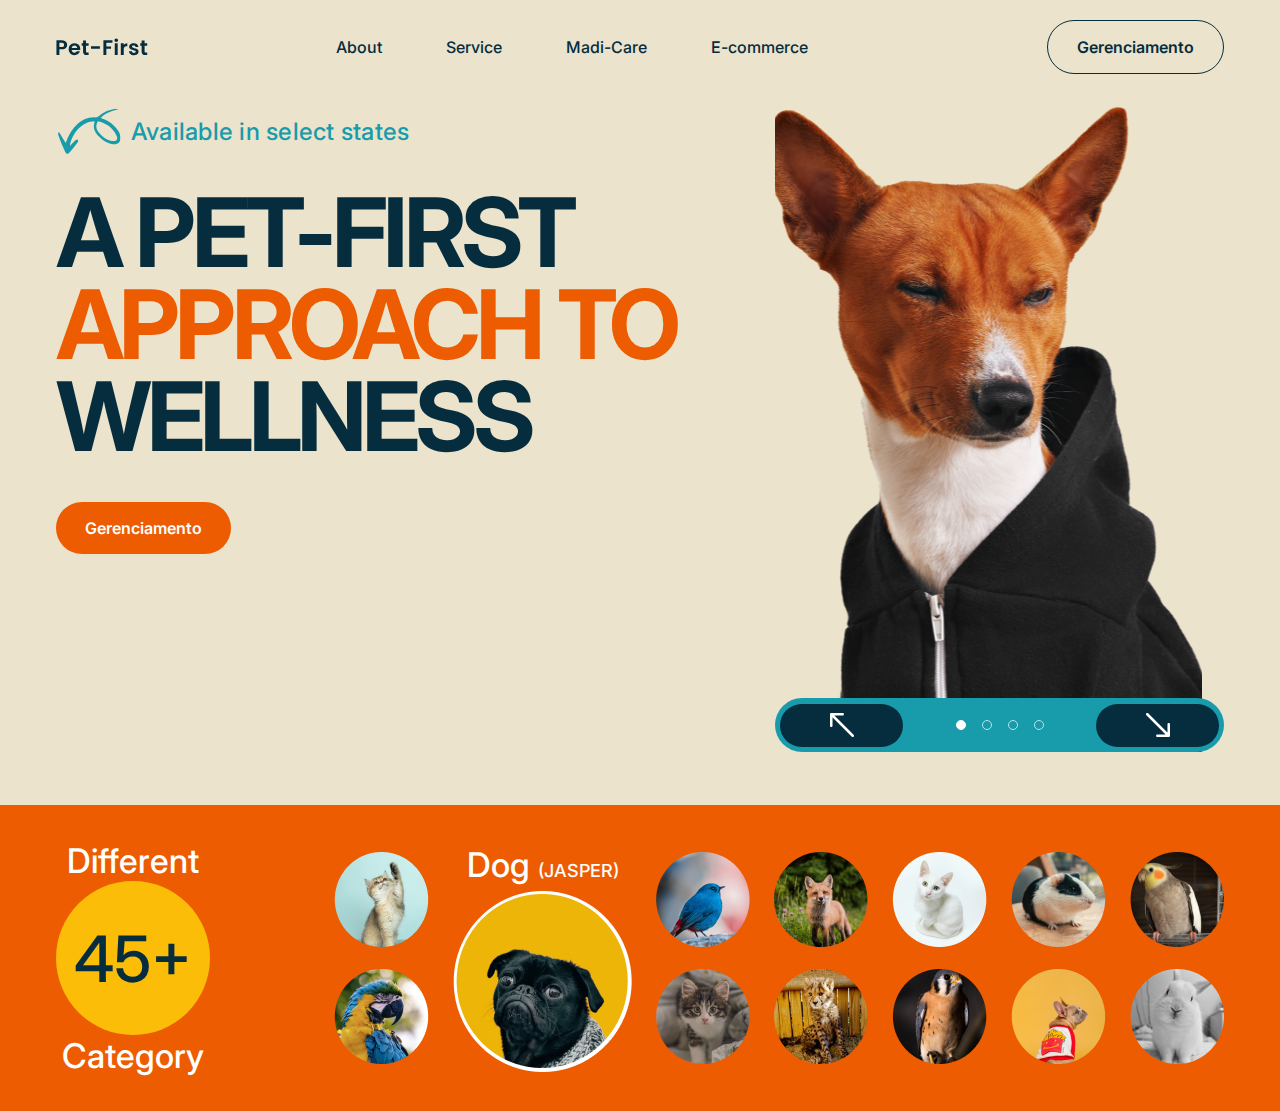
==== index.html @ 6f11032c "Construção da Section Category" ====
<!DOCTYPE html>
<html lang="pt-br">
  <head>
    <link rel="preconnect" href="https://fonts.googleapis.com" />
    <link rel="preconnect" href="https://fonts.gstatic.com" crossorigin />
    <link
      href="https://fonts.googleapis.com/css2?family=Inter:wght@500;600;700&family=Poppins:wght@500;600;700&display=swap"
      rel="stylesheet"
    />
    <link
      rel="stylesheet"
      href="https://cdn.jsdelivr.net/npm/swiper@11/swiper-bundle.min.css"
    />
    <meta charset="UTF-8" />
    <meta name="viewport" content="width=device-width, initial-scale=1.0" />
    <title>Pet-First</title>
    <link rel="stylesheet" href="css/main.min.css" />
  </head>
  <body>
    <header>
      <div class="container">
        <a href="#">
          <img src="./img/Logo.svg" alt="Logo Pet-First" />
        </a>
        <div class="right">
          <nav>
            <a href="#">About</a>
            <a href="#">Service</a>
            <a href="#">Madi-Care</a>
            <a href="#">E-commerce</a>
          </nav>
          <a href="#" class="btn">Gerenciamento</a>
        </div>
      </div>
    </header>
    <section class="s-hero">
      <div class="container">
        <div class="pet-first">
          <div class="top-first">
            <img src="img/seta_s-hero.svg" alt="Seta decorativa" />
            <p>Available in select states</p>
          </div>
          <div class="text-first">
            <h1>
              A pet-first <span class="laranja">approach to</span> wellness
            </h1>
            <a href="#" class="btn">Gerenciamento</a>
          </div>
        </div>
        <div class="carrossel-dog">
          <div class="swiper mySwiper">
            <div class="swiper-wrapper">
              <div class="swiper-slide">
                <img src="/img/1dog_carrossel.png" alt="Cachorro" />
              </div>
              <div class="swiper-slide">
                <img src="/img/2dog_carrossel.png" alt="Gato" />
              </div>
              <div class="swiper-slide">
                <img src="/img/3dog_carrossel.png" alt="Ratinho" />
              </div>
              <div class="swiper-slide">
                <img src="/img/4dog_carrossel.png" alt="Cachorro" />
              </div>
            </div>
            <div class="controles">
              <div class="custom-prev">
                <svg
                  width="19"
                  height="19"
                  viewBox="0 0 19 19"
                  fill="none"
                  xmlns="http://www.w3.org/2000/svg"
                >
                  <path
                    d="M17.2929 18.7071C17.6834 19.0976 18.3166 19.0976 18.7071 18.7071C19.0976 18.3166 19.0976 17.6834 18.7071 17.2929L17.2929 18.7071ZM0.999999 2.28487e-06C0.447715 2.33143e-06 -6.27666e-07 0.447718 -5.81112e-07 1L1.77531e-07 10C2.24085e-07 10.5523 0.447716 11 1 11C1.55228 11 2 10.5523 2 10L2 2L10 2C10.5523 2 11 1.55229 11 1C11 0.447717 10.5523 1.47968e-06 10 1.52623e-06L0.999999 2.28487e-06ZM18.7071 17.2929L1.70711 0.292895L0.292893 1.70711L17.2929 18.7071L18.7071 17.2929Z"
                    fill="white"
                  />
                </svg>
              </div>
              <div class="swiper-pagination"></div>
              <div class="custom-next">
                <svg
                  width="19"
                  height="19"
                  viewBox="0 0 19 19"
                  fill="none"
                  xmlns="http://www.w3.org/2000/svg"
                >
                  <path
                    d="M1.70711 0.292893C1.31658 -0.097631 0.683418 -0.0976311 0.292893 0.292893C-0.097631 0.683417 -0.0976311 1.31658 0.292893 1.70711L1.70711 0.292893ZM18 19C18.5523 19 19 18.5523 19 18L19 9C19 8.44772 18.5523 8 18 8C17.4477 8 17 8.44772 17 9L17 17L9 17C8.44771 17 8 17.4477 8 18C8 18.5523 8.44771 19 9 19L18 19ZM0.292893 1.70711L17.2929 18.7071L18.7071 17.2929L1.70711 0.292893L0.292893 1.70711Z"
                    fill="white"
                  />
                </svg>
              </div>
            </div>
          </div>
        </div>
      </div>
    </section>
    <section class="s-category">
      <div class="container">
        <div class="differences">
          <p>Different</p>
          <div class="quantidade">
            <p>45+</p>
          </div>
          <p>Category</p>
        </div>
        <div class="img-category">
          <div class="category">
            <img src="/img/1category_img.png" alt="Foto de um animal" />
            <img src="/img/2category_img.png" alt="Foto de um animal" />
          </div>
          <div class="jasper">
            <p>Dog <span class="jasperp">(JASPER)</span></p>
            <img src="/img/jasper_img.png" alt="Imagem do Jasper" />
          </div>
          <div class="category">
            <img src="/img/3category_img.png" alt="Foto de um animal" />
            <img src="/img/4category_img.png" alt="Foto de um animal" />
          </div>
          <div class="category">
            <img src="/img/5category_img.png" alt="Foto de um animal" />
            <img src="/img/6category_img.png" alt="Foto de um animal" />
          </div>
          <div class="category">
            <img src="/img/7category_img.png" alt="Foto de um animal" />
            <img src="/img/8category_img.png" alt="Foto de um animal" />
          </div>
          <div class="category">
            <img src="/img/9category_img.png" alt="Foto de um animal" />
            <img src="/img/10category_img.png" alt="Foto de um animal" />
          </div>
          <div class="category">
            <img src="/img/11category_img.png" alt="Foto de um animal" />
            <img src="/img/12category_img.png" alt="Foto de um animal" />
          </div>
        </div>
      </div>
    </section>
    <!-- Swiper JS -->
    <script src="https://cdn.jsdelivr.net/npm/swiper@11/swiper-bundle.min.js"></script>
    <!-- Initialize Swiper -->
    <script>
      var swiper = new Swiper(".mySwiper", {
        cssMode: true,
        navigation: {
          nextEl: ".custom-next",
          prevEl: ".custom-prev",
        },
        pagination: {
          el: ".swiper-pagination",
        },
        mousewheel: true,
        keyboard: true,
      });
    </script>
  </body>
</html>
---- css/main.min.css ----
*{margin:0;padding:0;box-sizing:border-box;-webkit-font-smoothing:antialiased}img{max-width:100%;display:block}button{cursor:pointer;background-color:rgba(0,0,0,0);border:none}ul{list-style:none}a{text-decoration:none;display:inline-block}.container{width:100%;max-width:1216px;margin:0 auto;padding:0 1.5rem}header{width:100%;position:absolute;left:0;top:20px;z-index:3}header .container{display:flex;justify-content:space-between;align-items:center}header .right{flex:1;max-width:888px;display:flex;align-items:center;justify-content:space-between}header .right nav{display:flex;gap:4rem}header .right nav a{transition:all .3s ease;color:#062d3e;font-family:Inter;font-size:16px;font-style:normal;font-weight:500;line-height:normal}header .right nav a:hover{color:#fff;position:relative;z-index:3}header .right nav a:hover::after{content:"";position:absolute;top:70%;left:50%;transform:translate(-50%, -50%);width:141px;height:41px;background:url("/img/img_hover_navbar.svg") no-repeat center center;background-size:cover;z-index:-1}header .right .btn{transition:all .3s ease;padding:1rem 1.8rem;border-radius:122px;border:1px solid #062d3e;color:#062d3e;font-family:Inter;font-size:16px;font-style:normal;font-weight:600;line-height:normal}header .right .btn:hover{background-color:#fff;color:#062d3e;border:1px solid #fff}.s-hero{height:805px;padding-top:105px;background-color:#ebe3cc}.s-hero .container{display:flex;flex-direction:row}.s-hero .pet-first{display:flex;gap:28px;flex-direction:column;width:788px}.s-hero .pet-first .top-first{display:flex;gap:8px;align-items:center}.s-hero .pet-first .top-first p{color:#189cab;font-family:Inter;font-size:24px;font-style:normal;font-weight:500;line-height:38px;letter-spacing:.24px}.s-hero .pet-first .text-first{position:relative;display:flex;gap:40px;flex-direction:column;align-items:flex-start}.s-hero .pet-first .text-first h1{color:#062d3e;font-family:Inter;font-size:96px;font-style:normal;font-weight:700;line-height:92px;letter-spacing:-4.8px;text-transform:uppercase}.s-hero .pet-first .text-first h1 .laranja{color:#ed5c01}.s-hero .pet-first .text-first .btn{transition:all .3s ease;padding:1rem 1.8rem;border-radius:122px;background-color:#ed5c01;color:#fff;font-family:Inter;font-size:16px;font-style:normal;font-weight:600;line-height:normal}.s-hero .pet-first .text-first .btn:hover{background-color:#fff;color:#ed5c01}.s-hero .carrossel-dog{width:449px;height:647px}.s-hero .carrossel-dog .swiper .mySwiper{position:relative}.s-hero .carrossel-dog .controles{padding:5px;z-index:10;background-color:#189cab;width:449px;height:54px;border-radius:230px;position:absolute;bottom:0;left:0;display:flex;justify-content:space-between;align-items:center}.s-hero .carrossel-dog .controles .custom-next,.s-hero .carrossel-dog .controles .custom-prev{z-index:10;display:flex;justify-content:center;align-items:center;background-color:#062d3e;color:#000;width:123px;height:43px;border-radius:500px;cursor:pointer}.s-hero .carrossel-dog .controles .custom-next svg,.s-hero .carrossel-dog .controles .custom-prev svg{margin-bottom:1px;width:24px;height:24px}.s-hero .carrossel-dog .controles .swiper-pagination{z-index:8;display:flex;justify-content:center;align-items:center;gap:8px}.s-hero .carrossel-dog .controles .swiper-pagination-bullet{width:10px;height:10px;background:#189cab;border:1px solid #fff;border-radius:50%;opacity:.7}.s-hero .carrossel-dog .controles .swiper-pagination-bullet-active{background:#fff;opacity:1}.s-hero .carrossel-dog .controles .swiper-pagination-bullets.swiper-pagination-horizontal{bottom:auto}.s-category{background-color:#ed5c01;height:306px}.s-category p{color:#fff;text-align:center;font-family:Inter;font-size:34px;font-style:normal;font-weight:500}.s-category .container{height:306px;position:relative;display:flex;justify-content:space-between;align-items:center;gap:24px}.s-category .differences{display:flex;justify-content:center;align-items:center;flex-direction:column}.s-category .differences .quantidade{background-color:#fbbd08;width:154px;height:154px;border-radius:500px;display:flex;justify-content:center;align-items:center}.s-category .differences .quantidade p{font-size:64px;color:#062d3e}.s-category .img-category{display:flex;justify-content:center;align-items:center;gap:24px}.s-category .img-category .category{display:flex;justify-content:center;align-items:center;flex-direction:column;gap:22px}.s-category .img-category .jasper{display:flex;justify-content:center;align-items:center;flex-direction:column;gap:6px}.s-category .img-category .jasper .jasperp{font-size:18px}/*# sourceMappingURL=main.min.css.map */
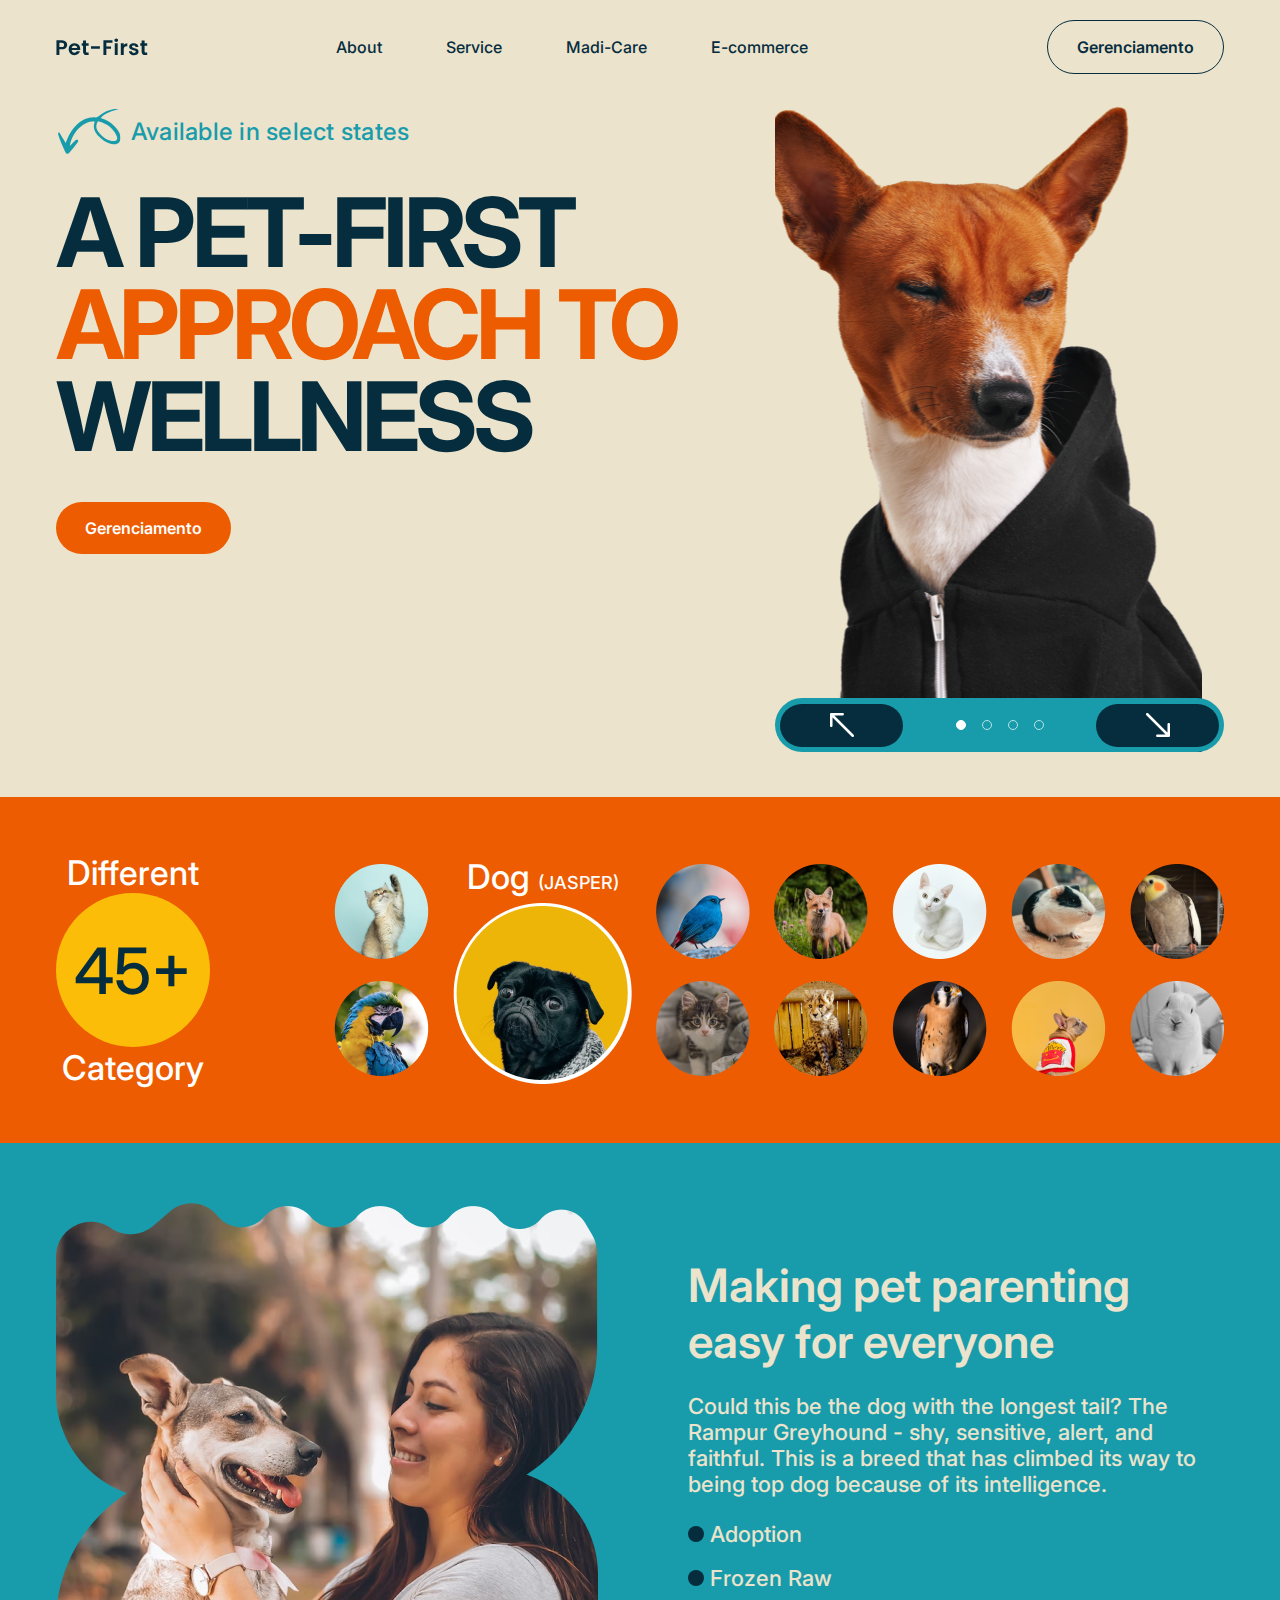
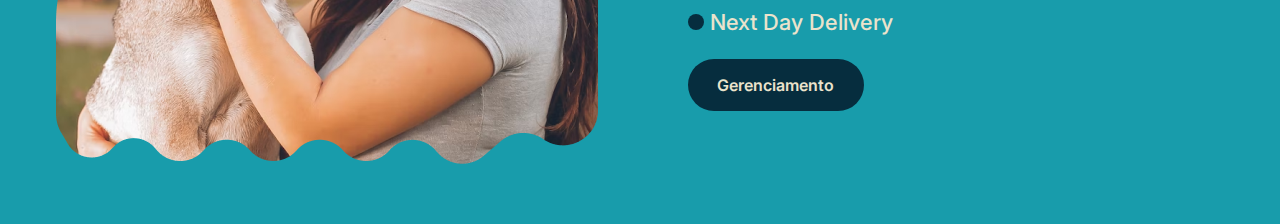
==== commit ab112d89: "Construção da Section Parent" ====
--- a/index.html
+++ b/index.html
@@ -139,6 +139,64 @@
         </div>
       </div>
     </section>
+    <section class="s-parent">
+      <div class="container">
+        <img
+          src="img/img_s-parent.png"
+          alt="Imagem de um cachorro com uma mulher"
+        />
+        <div class="text_s-parent">
+          <h2>Making pet parenting easy for everyone</h2>
+          <p>
+            Could this be the dog with the longest tail? The Rampur Greyhound -
+            shy, sensitive, alert, and faithful. This is a breed that has
+            climbed its way to being top dog because of its intelligence.
+          </p>
+          <ul>
+            <li>
+              <span
+                ><svg
+                  width="16"
+                  height="16"
+                  viewBox="0 0 16 16"
+                  fill="none"
+                  xmlns="http://www.w3.org/2000/svg"
+                >
+                  <circle cx="8" cy="8.00012" r="8" fill="#062D3E" />
+                </svg> </span
+              >Adoption
+            </li>
+            <li>
+              <span
+                ><svg
+                  width="16"
+                  height="16"
+                  viewBox="0 0 16 16"
+                  fill="none"
+                  xmlns="http://www.w3.org/2000/svg"
+                >
+                  <circle cx="8" cy="8.00012" r="8" fill="#062D3E" />
+                </svg> </span
+              >Frozen Raw
+            </li>
+            <li>
+              <span
+                ><svg
+                  width="16"
+                  height="16"
+                  viewBox="0 0 16 16"
+                  fill="none"
+                  xmlns="http://www.w3.org/2000/svg"
+                >
+                  <circle cx="8" cy="8.00012" r="8" fill="#062D3E" />
+                </svg> </span
+              >Next Day Delivery
+            </li>
+          </ul>
+          <a href="#" class="btn">Gerenciamento</a>
+        </div>
+      </div>
+    </section>
     <!-- Swiper JS -->
     <script src="https://cdn.jsdelivr.net/npm/swiper@11/swiper-bundle.min.js"></script>
     <!-- Initialize Swiper -->
--- a/css/main.min.css
+++ b/css/main.min.css
@@ -1 +1 @@
-*{margin:0;padding:0;box-sizing:border-box;-webkit-font-smoothing:antialiased}img{max-width:100%;display:block}button{cursor:pointer;background-color:rgba(0,0,0,0);border:none}ul{list-style:none}a{text-decoration:none;display:inline-block}.container{width:100%;max-width:1216px;margin:0 auto;padding:0 1.5rem}header{width:100%;position:absolute;left:0;top:20px;z-index:3}header .container{display:flex;justify-content:space-between;align-items:center}header .right{flex:1;max-width:888px;display:flex;align-items:center;justify-content:space-between}header .right nav{display:flex;gap:4rem}header .right nav a{transition:all .3s ease;color:#062d3e;font-family:Inter;font-size:16px;font-style:normal;font-weight:500;line-height:normal}header .right nav a:hover{color:#fff;position:relative;z-index:3}header .right nav a:hover::after{content:"";position:absolute;top:70%;left:50%;transform:translate(-50%, -50%);width:141px;height:41px;background:url("/img/img_hover_navbar.svg") no-repeat center center;background-size:cover;z-index:-1}header .right .btn{transition:all .3s ease;padding:1rem 1.8rem;border-radius:122px;border:1px solid #062d3e;color:#062d3e;font-family:Inter;font-size:16px;font-style:normal;font-weight:600;line-height:normal}header .right .btn:hover{background-color:#fff;color:#062d3e;border:1px solid #fff}.s-hero{height:805px;padding-top:105px;background-color:#ebe3cc}.s-hero .container{display:flex;flex-direction:row}.s-hero .pet-first{display:flex;gap:28px;flex-direction:column;width:788px}.s-hero .pet-first .top-first{display:flex;gap:8px;align-items:center}.s-hero .pet-first .top-first p{color:#189cab;font-family:Inter;font-size:24px;font-style:normal;font-weight:500;line-height:38px;letter-spacing:.24px}.s-hero .pet-first .text-first{position:relative;display:flex;gap:40px;flex-direction:column;align-items:flex-start}.s-hero .pet-first .text-first h1{color:#062d3e;font-family:Inter;font-size:96px;font-style:normal;font-weight:700;line-height:92px;letter-spacing:-4.8px;text-transform:uppercase}.s-hero .pet-first .text-first h1 .laranja{color:#ed5c01}.s-hero .pet-first .text-first .btn{transition:all .3s ease;padding:1rem 1.8rem;border-radius:122px;background-color:#ed5c01;color:#fff;font-family:Inter;font-size:16px;font-style:normal;font-weight:600;line-height:normal}.s-hero .pet-first .text-first .btn:hover{background-color:#fff;color:#ed5c01}.s-hero .carrossel-dog{width:449px;height:647px}.s-hero .carrossel-dog .swiper .mySwiper{position:relative}.s-hero .carrossel-dog .controles{padding:5px;z-index:10;background-color:#189cab;width:449px;height:54px;border-radius:230px;position:absolute;bottom:0;left:0;display:flex;justify-content:space-between;align-items:center}.s-hero .carrossel-dog .controles .custom-next,.s-hero .carrossel-dog .controles .custom-prev{z-index:10;display:flex;justify-content:center;align-items:center;background-color:#062d3e;color:#000;width:123px;height:43px;border-radius:500px;cursor:pointer}.s-hero .carrossel-dog .controles .custom-next svg,.s-hero .carrossel-dog .controles .custom-prev svg{margin-bottom:1px;width:24px;height:24px}.s-hero .carrossel-dog .controles .swiper-pagination{z-index:8;display:flex;justify-content:center;align-items:center;gap:8px}.s-hero .carrossel-dog .controles .swiper-pagination-bullet{width:10px;height:10px;background:#189cab;border:1px solid #fff;border-radius:50%;opacity:.7}.s-hero .carrossel-dog .controles .swiper-pagination-bullet-active{background:#fff;opacity:1}.s-hero .carrossel-dog .controles .swiper-pagination-bullets.swiper-pagination-horizontal{bottom:auto}.s-category{background-color:#ed5c01;height:306px}.s-category p{color:#fff;text-align:center;font-family:Inter;font-size:34px;font-style:normal;font-weight:500}.s-category .container{height:306px;position:relative;display:flex;justify-content:space-between;align-items:center;gap:24px}.s-category .differences{display:flex;justify-content:center;align-items:center;flex-direction:column}.s-category .differences .quantidade{background-color:#fbbd08;width:154px;height:154px;border-radius:500px;display:flex;justify-content:center;align-items:center}.s-category .differences .quantidade p{font-size:64px;color:#062d3e}.s-category .img-category{display:flex;justify-content:center;align-items:center;gap:24px}.s-category .img-category .category{display:flex;justify-content:center;align-items:center;flex-direction:column;gap:22px}.s-category .img-category .jasper{display:flex;justify-content:center;align-items:center;flex-direction:column;gap:6px}.s-category .img-category .jasper .jasperp{font-size:18px}/*# sourceMappingURL=main.min.css.map */+*{margin:0;padding:0;box-sizing:border-box;-webkit-font-smoothing:antialiased}img{max-width:100%;display:block}button{cursor:pointer;background-color:rgba(0,0,0,0);border:none}ul{list-style:none}a{text-decoration:none;display:inline-block}.container{width:100%;max-width:1216px;margin:0 auto;padding:0 1.5rem}header{width:100%;position:absolute;left:0;top:20px;z-index:3}header .container{display:flex;justify-content:space-between;align-items:center}header .right{flex:1;max-width:888px;display:flex;align-items:center;justify-content:space-between}header .right nav{display:flex;gap:4rem}header .right nav a{transition:all .3s ease;color:#062d3e;font-family:Inter;font-size:16px;font-style:normal;font-weight:500;line-height:normal}header .right nav a:hover{color:#fff;position:relative;z-index:3}header .right nav a:hover::after{content:"";position:absolute;top:70%;left:50%;transform:translate(-50%, -50%);width:141px;height:41px;background:url("/img/img_hover_navbar.svg") no-repeat center center;background-size:cover;z-index:-1}header .right .btn{transition:all .3s ease;padding:1rem 1.8rem;border-radius:122px;background-color:#ebe3cc;color:#062d3e;font-family:Inter;font-size:16px;font-style:normal;font-weight:600;line-height:normal;border:1px solid #062d3e}header .right .btn:hover{background-color:#062d3e;color:#ebe3cc}header .right .btn:hover{border:1px solid #fff}.s-hero{padding-top:105px;padding-bottom:45px;background-color:#ebe3cc}.s-hero .container{display:flex;flex-direction:row}.s-hero .pet-first{display:flex;gap:28px;flex-direction:column;width:788px}.s-hero .pet-first .top-first{display:flex;gap:8px;align-items:center}.s-hero .pet-first .top-first p{color:#189cab;font-family:Inter;font-size:24px;font-style:normal;font-weight:500;line-height:38px;letter-spacing:.24px}.s-hero .pet-first .text-first{position:relative;display:flex;gap:40px;flex-direction:column;align-items:flex-start}.s-hero .pet-first .text-first h1{color:#062d3e;font-family:Inter;font-size:96px;font-style:normal;font-weight:700;line-height:92px;letter-spacing:-4.8px;text-transform:uppercase}.s-hero .pet-first .text-first h1 .laranja{color:#ed5c01}.s-hero .pet-first .text-first .btn{transition:all .3s ease;padding:1rem 1.8rem;border-radius:122px;background-color:#ed5c01;color:#fff;font-family:Inter;font-size:16px;font-style:normal;font-weight:600;line-height:normal}.s-hero .pet-first .text-first .btn:hover{background-color:#fff;color:#ed5c01}.s-hero .carrossel-dog{width:449px;height:647px}.s-hero .carrossel-dog .swiper .mySwiper{position:relative}.s-hero .carrossel-dog .controles{padding:5px;z-index:10;background-color:#189cab;width:449px;height:54px;border-radius:230px;position:absolute;bottom:0;left:0;display:flex;justify-content:space-between;align-items:center}.s-hero .carrossel-dog .controles .custom-next,.s-hero .carrossel-dog .controles .custom-prev{z-index:10;display:flex;justify-content:center;align-items:center;background-color:#062d3e;color:#000;width:123px;height:43px;border-radius:500px;cursor:pointer}.s-hero .carrossel-dog .controles .custom-next svg,.s-hero .carrossel-dog .controles .custom-prev svg{margin-bottom:1px;width:24px;height:24px}.s-hero .carrossel-dog .controles .swiper-pagination{z-index:8;display:flex;justify-content:center;align-items:center;gap:8px}.s-hero .carrossel-dog .controles .swiper-pagination-bullet{width:10px;height:10px;background:#189cab;border:1px solid #fff;border-radius:50%;opacity:.7}.s-hero .carrossel-dog .controles .swiper-pagination-bullet-active{background:#fff;opacity:1}.s-hero .carrossel-dog .controles .swiper-pagination-bullets.swiper-pagination-horizontal{bottom:auto}.s-category{background-color:#ed5c01;padding-top:20px;padding-bottom:20px}.s-category p{color:#fff;text-align:center;font-family:Inter;font-size:34px;font-style:normal;font-weight:500}.s-category .container{height:306px;position:relative;display:flex;justify-content:space-between;align-items:center;gap:24px}.s-category .differences{display:flex;justify-content:center;align-items:center;flex-direction:column}.s-category .differences .quantidade{background-color:#fbbd08;width:154px;height:154px;border-radius:500px;display:flex;justify-content:center;align-items:center}.s-category .differences .quantidade p{font-size:64px;color:#062d3e}.s-category .img-category{display:flex;justify-content:center;align-items:center;gap:24px}.s-category .img-category .category{display:flex;justify-content:center;align-items:center;flex-direction:column;gap:22px}.s-category .img-category .jasper{display:flex;justify-content:center;align-items:center;flex-direction:column;gap:6px}.s-category .img-category .jasper .jasperp{font-size:18px}.s-parent{padding-top:60px;padding-bottom:60px;background-color:#189cab}.s-parent .container{display:flex;flex-direction:row;justify-content:space-between;align-items:center;gap:90px}.s-parent .text_s-parent{display:flex;flex-direction:column;gap:24px}.s-parent .text_s-parent h2{color:#ebe3cc;font-family:Inter;font-size:46px;font-style:normal;font-weight:600}.s-parent .text_s-parent p,.s-parent .text_s-parent li{color:#ebe3cc;font-family:Inter;font-size:22px;font-style:normal;font-weight:500}.s-parent .text_s-parent ul{display:flex;flex-direction:column;gap:18px}.s-parent .text_s-parent .btn{transition:all .3s ease;padding:1rem 1.8rem;border-radius:122px;background-color:#062d3e;color:#ebe3cc;font-family:Inter;font-size:16px;font-style:normal;font-weight:600;line-height:normal;max-width:176px}.s-parent .text_s-parent .btn:hover{background-color:#ebe3cc;color:#062d3e}/*# sourceMappingURL=main.min.css.map */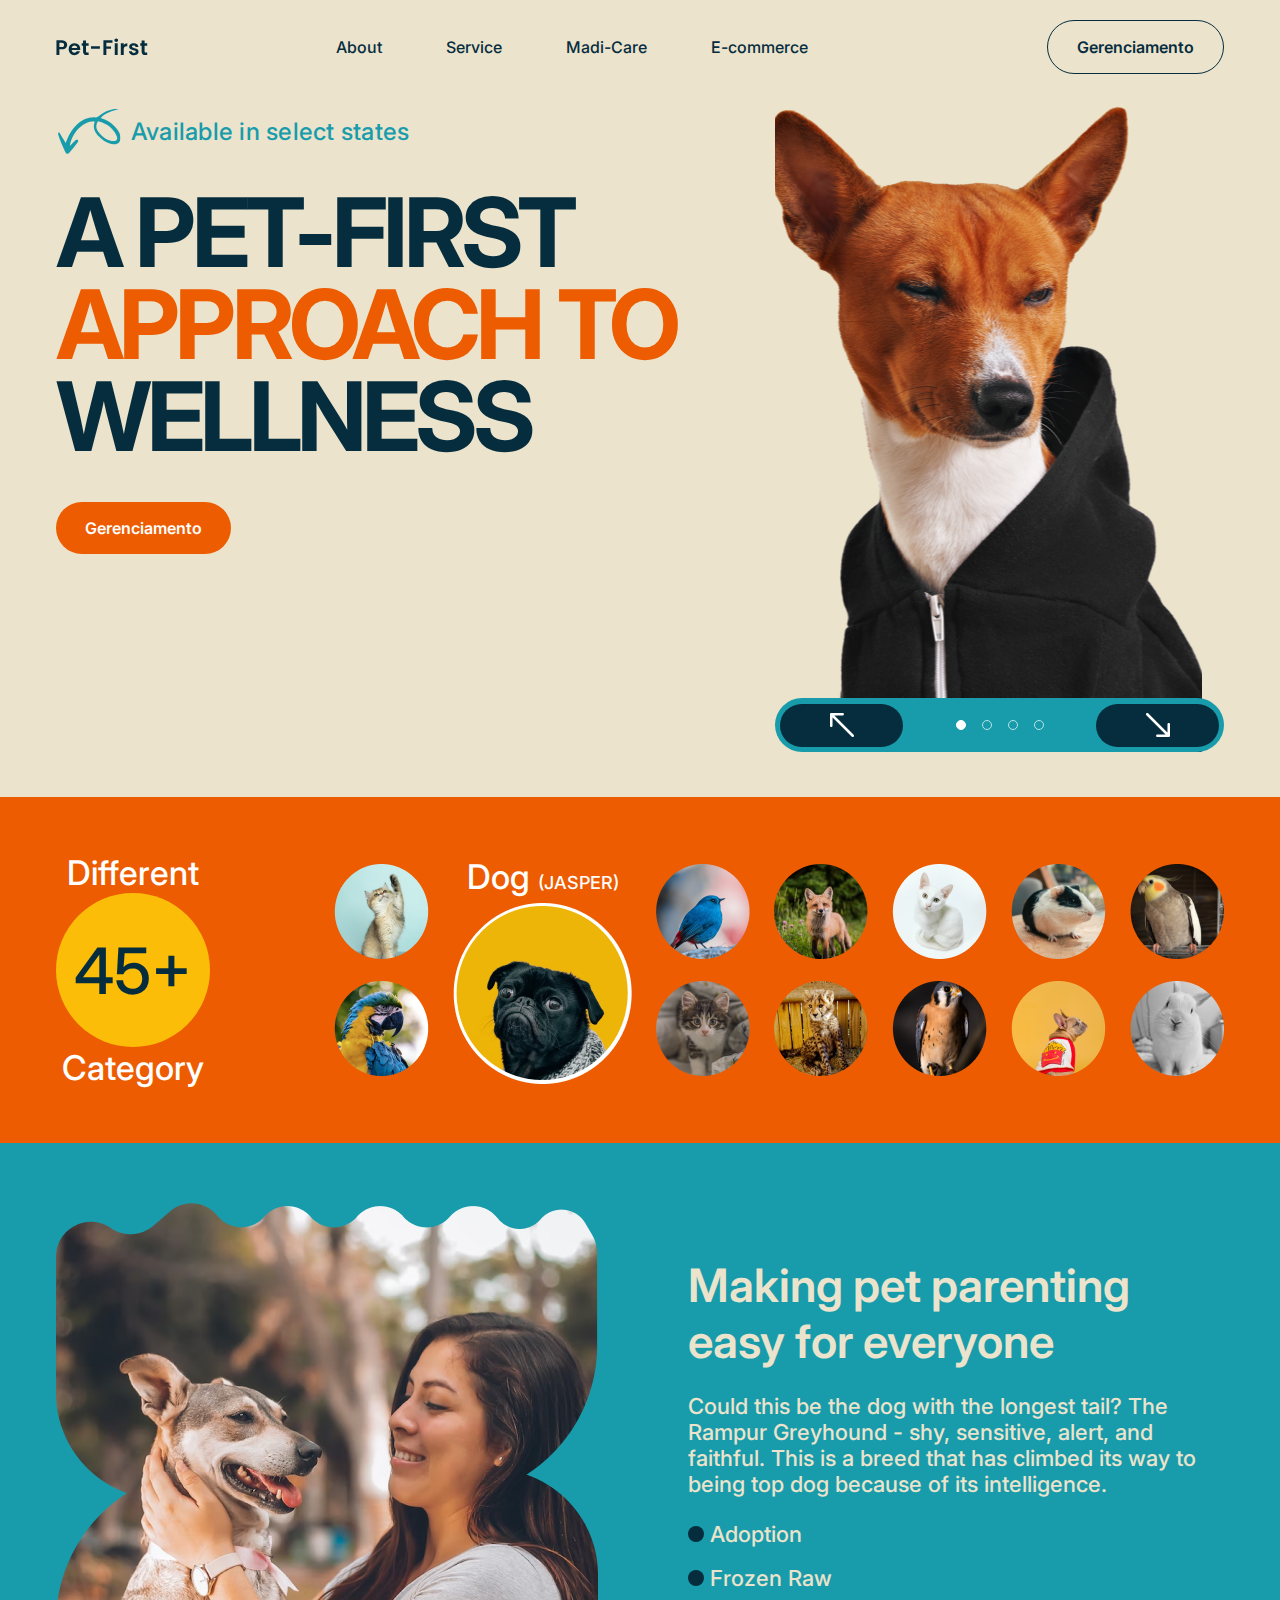
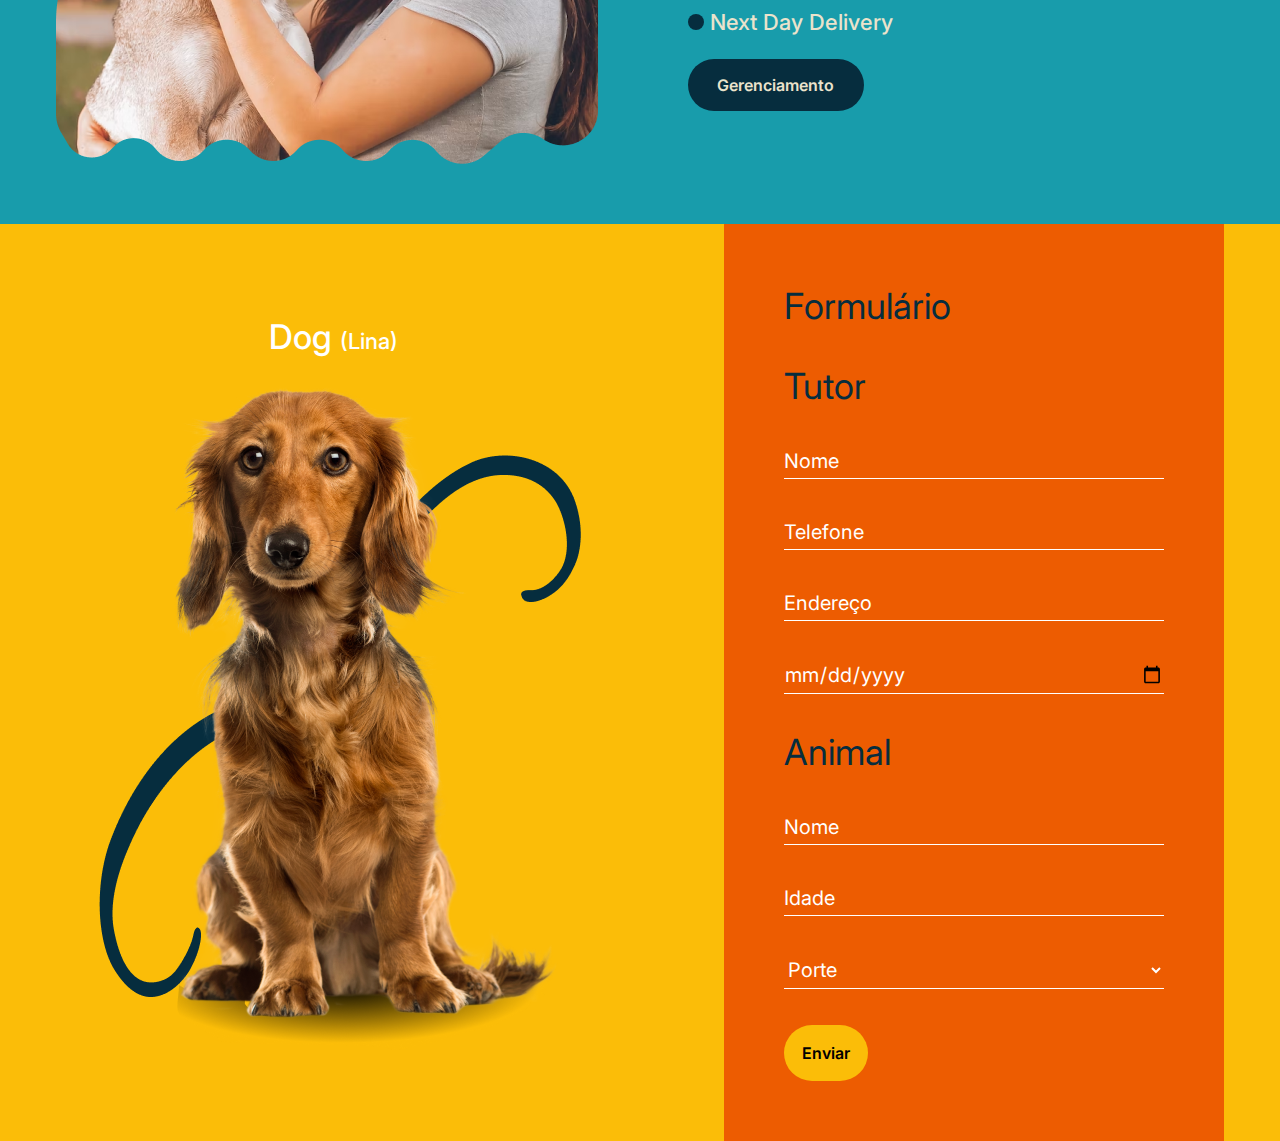
==== commit f67cdf67: "Construção da Section Form (Visual e Validação do formulário)" ====
--- a/index.html
+++ b/index.html
@@ -197,6 +197,77 @@
         </div>
       </div>
     </section>
+    <section class="s-formulario">
+      <div class="container">
+        <div class="img_s-formulario">
+          <p>Dog <span>(Lina)</span></p>
+          <img src="img/1img_s-formulario.png" alt="Imagem de um cachorro" />
+        </div>
+        <div class="form_s-formulario">
+          <h2>Formulário</h2>
+          <form>
+            <h2>Tutor</h2>
+            <input
+              type="text"
+              id="tutor-name"
+              name="tutor-name"
+              required
+              placeholder="Nome"
+            />
+            <input
+              type="tel"
+              id="tutor-phone"
+              name="tutor-phone"
+              placeholder="Telefone"
+              required
+              maxlength="15"
+            />
+            <input
+              type="text"
+              id="tutor-address"
+              name="tutor-address"
+              placeholder="Endereço"
+              required
+            />
+            <input
+              type="date"
+              id="appointment-date"
+              name="appointment-date"
+              placeholder="Data de Atendimento:"
+              required
+              max="<?php echo date('Y-m-d'); ?>"
+            />
+            <h2>Animal</h2>
+            <input
+              type="text"
+              id="animal-name"
+              name="animal-name"
+              placeholder="Nome"
+              required
+            />
+            <input
+              type="number"
+              id="animal-age"
+              name="animal-age"
+              placeholder="Idade"
+              required
+            />
+            <select id="animal-size" name="animal-size" required>
+              <option value="" disabled selected>Porte</option>
+              <option value="pequeno">Pequeno</option>
+              <option value="medio">Médio</option>
+              <option value="grande">Grande</option>
+            </select>
+            <button type="submit">Enviar</button>
+          </form>
+          <script src="/js/validacao_form.js"></script>
+        </div>
+      </div>
+
+    </section>
+    <footer>
+      
+    </footer>
     <!-- Swiper JS -->
     <script src="https://cdn.jsdelivr.net/npm/swiper@11/swiper-bundle.min.js"></script>
     <!-- Initialize Swiper -->
--- a/css/main.min.css
+++ b/css/main.min.css
@@ -1 +1 @@
-*{margin:0;padding:0;box-sizing:border-box;-webkit-font-smoothing:antialiased}img{max-width:100%;display:block}button{cursor:pointer;background-color:rgba(0,0,0,0);border:none}ul{list-style:none}a{text-decoration:none;display:inline-block}.container{width:100%;max-width:1216px;margin:0 auto;padding:0 1.5rem}header{width:100%;position:absolute;left:0;top:20px;z-index:3}header .container{display:flex;justify-content:space-between;align-items:center}header .right{flex:1;max-width:888px;display:flex;align-items:center;justify-content:space-between}header .right nav{display:flex;gap:4rem}header .right nav a{transition:all .3s ease;color:#062d3e;font-family:Inter;font-size:16px;font-style:normal;font-weight:500;line-height:normal}header .right nav a:hover{color:#fff;position:relative;z-index:3}header .right nav a:hover::after{content:"";position:absolute;top:70%;left:50%;transform:translate(-50%, -50%);width:141px;height:41px;background:url("/img/img_hover_navbar.svg") no-repeat center center;background-size:cover;z-index:-1}header .right .btn{transition:all .3s ease;padding:1rem 1.8rem;border-radius:122px;background-color:#ebe3cc;color:#062d3e;font-family:Inter;font-size:16px;font-style:normal;font-weight:600;line-height:normal;border:1px solid #062d3e}header .right .btn:hover{background-color:#062d3e;color:#ebe3cc}header .right .btn:hover{border:1px solid #fff}.s-hero{padding-top:105px;padding-bottom:45px;background-color:#ebe3cc}.s-hero .container{display:flex;flex-direction:row}.s-hero .pet-first{display:flex;gap:28px;flex-direction:column;width:788px}.s-hero .pet-first .top-first{display:flex;gap:8px;align-items:center}.s-hero .pet-first .top-first p{color:#189cab;font-family:Inter;font-size:24px;font-style:normal;font-weight:500;line-height:38px;letter-spacing:.24px}.s-hero .pet-first .text-first{position:relative;display:flex;gap:40px;flex-direction:column;align-items:flex-start}.s-hero .pet-first .text-first h1{color:#062d3e;font-family:Inter;font-size:96px;font-style:normal;font-weight:700;line-height:92px;letter-spacing:-4.8px;text-transform:uppercase}.s-hero .pet-first .text-first h1 .laranja{color:#ed5c01}.s-hero .pet-first .text-first .btn{transition:all .3s ease;padding:1rem 1.8rem;border-radius:122px;background-color:#ed5c01;color:#fff;font-family:Inter;font-size:16px;font-style:normal;font-weight:600;line-height:normal}.s-hero .pet-first .text-first .btn:hover{background-color:#fff;color:#ed5c01}.s-hero .carrossel-dog{width:449px;height:647px}.s-hero .carrossel-dog .swiper .mySwiper{position:relative}.s-hero .carrossel-dog .controles{padding:5px;z-index:10;background-color:#189cab;width:449px;height:54px;border-radius:230px;position:absolute;bottom:0;left:0;display:flex;justify-content:space-between;align-items:center}.s-hero .carrossel-dog .controles .custom-next,.s-hero .carrossel-dog .controles .custom-prev{z-index:10;display:flex;justify-content:center;align-items:center;background-color:#062d3e;color:#000;width:123px;height:43px;border-radius:500px;cursor:pointer}.s-hero .carrossel-dog .controles .custom-next svg,.s-hero .carrossel-dog .controles .custom-prev svg{margin-bottom:1px;width:24px;height:24px}.s-hero .carrossel-dog .controles .swiper-pagination{z-index:8;display:flex;justify-content:center;align-items:center;gap:8px}.s-hero .carrossel-dog .controles .swiper-pagination-bullet{width:10px;height:10px;background:#189cab;border:1px solid #fff;border-radius:50%;opacity:.7}.s-hero .carrossel-dog .controles .swiper-pagination-bullet-active{background:#fff;opacity:1}.s-hero .carrossel-dog .controles .swiper-pagination-bullets.swiper-pagination-horizontal{bottom:auto}.s-category{background-color:#ed5c01;padding-top:20px;padding-bottom:20px}.s-category p{color:#fff;text-align:center;font-family:Inter;font-size:34px;font-style:normal;font-weight:500}.s-category .container{height:306px;position:relative;display:flex;justify-content:space-between;align-items:center;gap:24px}.s-category .differences{display:flex;justify-content:center;align-items:center;flex-direction:column}.s-category .differences .quantidade{background-color:#fbbd08;width:154px;height:154px;border-radius:500px;display:flex;justify-content:center;align-items:center}.s-category .differences .quantidade p{font-size:64px;color:#062d3e}.s-category .img-category{display:flex;justify-content:center;align-items:center;gap:24px}.s-category .img-category .category{display:flex;justify-content:center;align-items:center;flex-direction:column;gap:22px}.s-category .img-category .jasper{display:flex;justify-content:center;align-items:center;flex-direction:column;gap:6px}.s-category .img-category .jasper .jasperp{font-size:18px}.s-parent{padding-top:60px;padding-bottom:60px;background-color:#189cab}.s-parent .container{display:flex;flex-direction:row;justify-content:space-between;align-items:center;gap:90px}.s-parent .text_s-parent{display:flex;flex-direction:column;gap:24px}.s-parent .text_s-parent h2{color:#ebe3cc;font-family:Inter;font-size:46px;font-style:normal;font-weight:600}.s-parent .text_s-parent p,.s-parent .text_s-parent li{color:#ebe3cc;font-family:Inter;font-size:22px;font-style:normal;font-weight:500}.s-parent .text_s-parent ul{display:flex;flex-direction:column;gap:18px}.s-parent .text_s-parent .btn{transition:all .3s ease;padding:1rem 1.8rem;border-radius:122px;background-color:#062d3e;color:#ebe3cc;font-family:Inter;font-size:16px;font-style:normal;font-weight:600;line-height:normal;max-width:176px}.s-parent .text_s-parent .btn:hover{background-color:#ebe3cc;color:#062d3e}/*# sourceMappingURL=main.min.css.map */+*{margin:0;padding:0;box-sizing:border-box;-webkit-font-smoothing:antialiased}img{max-width:100%;display:block}button{cursor:pointer;background-color:rgba(0,0,0,0);border:none}ul{list-style:none}a{text-decoration:none;display:inline-block}.container{width:100%;max-width:1216px;margin:0 auto;padding:0 1.5rem}header{width:100%;position:absolute;left:0;top:20px;z-index:3}header .container{display:flex;justify-content:space-between;align-items:center}header .right{flex:1;max-width:888px;display:flex;align-items:center;justify-content:space-between}header .right nav{display:flex;gap:4rem}header .right nav a{transition:all .3s ease;color:#062d3e;font-family:Inter;font-size:16px;font-style:normal;font-weight:500;line-height:normal}header .right nav a:hover{color:#fff;position:relative;z-index:3}header .right nav a:hover::after{content:"";position:absolute;top:70%;left:50%;transform:translate(-50%, -50%);width:141px;height:41px;background:url("/img/img_hover_navbar.svg") no-repeat center center;background-size:cover;z-index:-1}header .right .btn{transition:all .3s ease;padding:1rem 1.8rem;border-radius:122px;background-color:#ebe3cc;color:#062d3e;font-family:Inter;font-size:16px;font-style:normal;font-weight:600;line-height:normal;border:1px solid #062d3e}header .right .btn:hover{background-color:#062d3e;color:#ebe3cc}header .right .btn:hover{border:1px solid #fff}.s-hero{padding-top:105px;padding-bottom:45px;background-color:#ebe3cc}.s-hero .container{display:flex;flex-direction:row}.s-hero .pet-first{display:flex;gap:28px;flex-direction:column;width:788px}.s-hero .pet-first .top-first{display:flex;gap:8px;align-items:center}.s-hero .pet-first .top-first p{color:#189cab;font-family:Inter;font-size:24px;font-style:normal;font-weight:500;line-height:38px;letter-spacing:.24px}.s-hero .pet-first .text-first{position:relative;display:flex;gap:40px;flex-direction:column;align-items:flex-start}.s-hero .pet-first .text-first h1{color:#062d3e;font-family:Inter;font-size:96px;font-style:normal;font-weight:700;line-height:92px;letter-spacing:-4.8px;text-transform:uppercase}.s-hero .pet-first .text-first h1 .laranja{color:#ed5c01}.s-hero .pet-first .text-first .btn{transition:all .3s ease;padding:1rem 1.8rem;border-radius:122px;background-color:#ed5c01;color:#fff;font-family:Inter;font-size:16px;font-style:normal;font-weight:600;line-height:normal}.s-hero .pet-first .text-first .btn:hover{background-color:#fff;color:#ed5c01}.s-hero .carrossel-dog{width:449px;height:647px}.s-hero .carrossel-dog .swiper .mySwiper{position:relative}.s-hero .carrossel-dog .controles{padding:5px;z-index:10;background-color:#189cab;width:449px;height:54px;border-radius:230px;position:absolute;bottom:0;left:0;display:flex;justify-content:space-between;align-items:center}.s-hero .carrossel-dog .controles .custom-next,.s-hero .carrossel-dog .controles .custom-prev{z-index:10;display:flex;justify-content:center;align-items:center;background-color:#062d3e;color:#000;width:123px;height:43px;border-radius:500px;cursor:pointer}.s-hero .carrossel-dog .controles .custom-next svg,.s-hero .carrossel-dog .controles .custom-prev svg{margin-bottom:1px;width:24px;height:24px}.s-hero .carrossel-dog .controles .swiper-pagination{z-index:8;display:flex;justify-content:center;align-items:center;gap:8px}.s-hero .carrossel-dog .controles .swiper-pagination-bullet{width:10px;height:10px;background:#189cab;border:1px solid #fff;border-radius:50%;opacity:.7}.s-hero .carrossel-dog .controles .swiper-pagination-bullet-active{background:#fff;opacity:1}.s-hero .carrossel-dog .controles .swiper-pagination-bullets.swiper-pagination-horizontal{bottom:auto}.s-category{background-color:#ed5c01;padding-top:20px;padding-bottom:20px}.s-category p{color:#fff;text-align:center;font-family:Inter;font-size:34px;font-style:normal;font-weight:500}.s-category .container{height:306px;position:relative;display:flex;justify-content:space-between;align-items:center;gap:24px}.s-category .differences{display:flex;justify-content:center;align-items:center;flex-direction:column}.s-category .differences .quantidade{background-color:#fbbd08;width:154px;height:154px;border-radius:500px;display:flex;justify-content:center;align-items:center}.s-category .differences .quantidade p{font-size:64px;color:#062d3e}.s-category .img-category{display:flex;justify-content:center;align-items:center;gap:24px}.s-category .img-category .category{display:flex;justify-content:center;align-items:center;flex-direction:column;gap:22px}.s-category .img-category .jasper{display:flex;justify-content:center;align-items:center;flex-direction:column;gap:6px}.s-category .img-category .jasper .jasperp{font-size:18px}.s-parent{padding-top:60px;padding-bottom:60px;background-color:#189cab}.s-parent .container{display:flex;flex-direction:row;justify-content:space-between;align-items:center;gap:90px}.s-parent .text_s-parent{display:flex;flex-direction:column;gap:24px}.s-parent .text_s-parent h2{color:#ebe3cc;font-family:Inter;font-size:46px;font-style:normal;font-weight:600}.s-parent .text_s-parent p,.s-parent .text_s-parent li{color:#ebe3cc;font-family:Inter;font-size:22px;font-style:normal;font-weight:500}.s-parent .text_s-parent ul{display:flex;flex-direction:column;gap:18px}.s-parent .text_s-parent .btn{transition:all .3s ease;padding:1rem 1.8rem;border-radius:122px;background-color:#062d3e;color:#ebe3cc;font-family:Inter;font-size:16px;font-style:normal;font-weight:600;line-height:normal;max-width:176px}.s-parent .text_s-parent .btn:hover{background-color:#ebe3cc;color:#062d3e}.s-formulario{background-color:#fbbd08}.s-formulario .container{display:flex;justify-content:space-between}.s-formulario .img_s-formulario{display:flex;justify-content:center;align-items:center;flex-direction:column;gap:24px}.s-formulario .img_s-formulario p{color:#fff;text-align:center;font-family:Inter;font-size:34px;font-style:normal;font-weight:500}.s-formulario .img_s-formulario p span{font-size:22px}.s-formulario .form_s-formulario{display:flex;flex-direction:column;justify-content:center;background-color:#ed5c01;padding:60px;max-width:500px}.s-formulario .form_s-formulario h2{font-family:Inter;font-size:36px;font-style:normal;font-weight:400;color:#062d3e;margin-bottom:36px}.s-formulario .form_s-formulario form input,.s-formulario .form_s-formulario form select{background-color:#ed5c01;border:none;border-bottom:1px solid #fff;outline:none;width:100%;margin-bottom:10px;padding:5px 0;color:#fff;font-family:Inter;font-size:20px;font-style:normal;font-weight:400;color:#fff;margin-bottom:36px}.s-formulario .form_s-formulario form input::placeholder,.s-formulario .form_s-formulario form select::placeholder{font-family:Inter;font-size:20px;font-style:normal;font-weight:400;color:#fff}.s-formulario .form_s-formulario form button{background-color:#fbbd08;color:#000;border:none;padding:18px 18px;border-radius:500px;font-family:Inter;font-size:16px;font-style:normal;font-weight:600}/*# sourceMappingURL=main.min.css.map */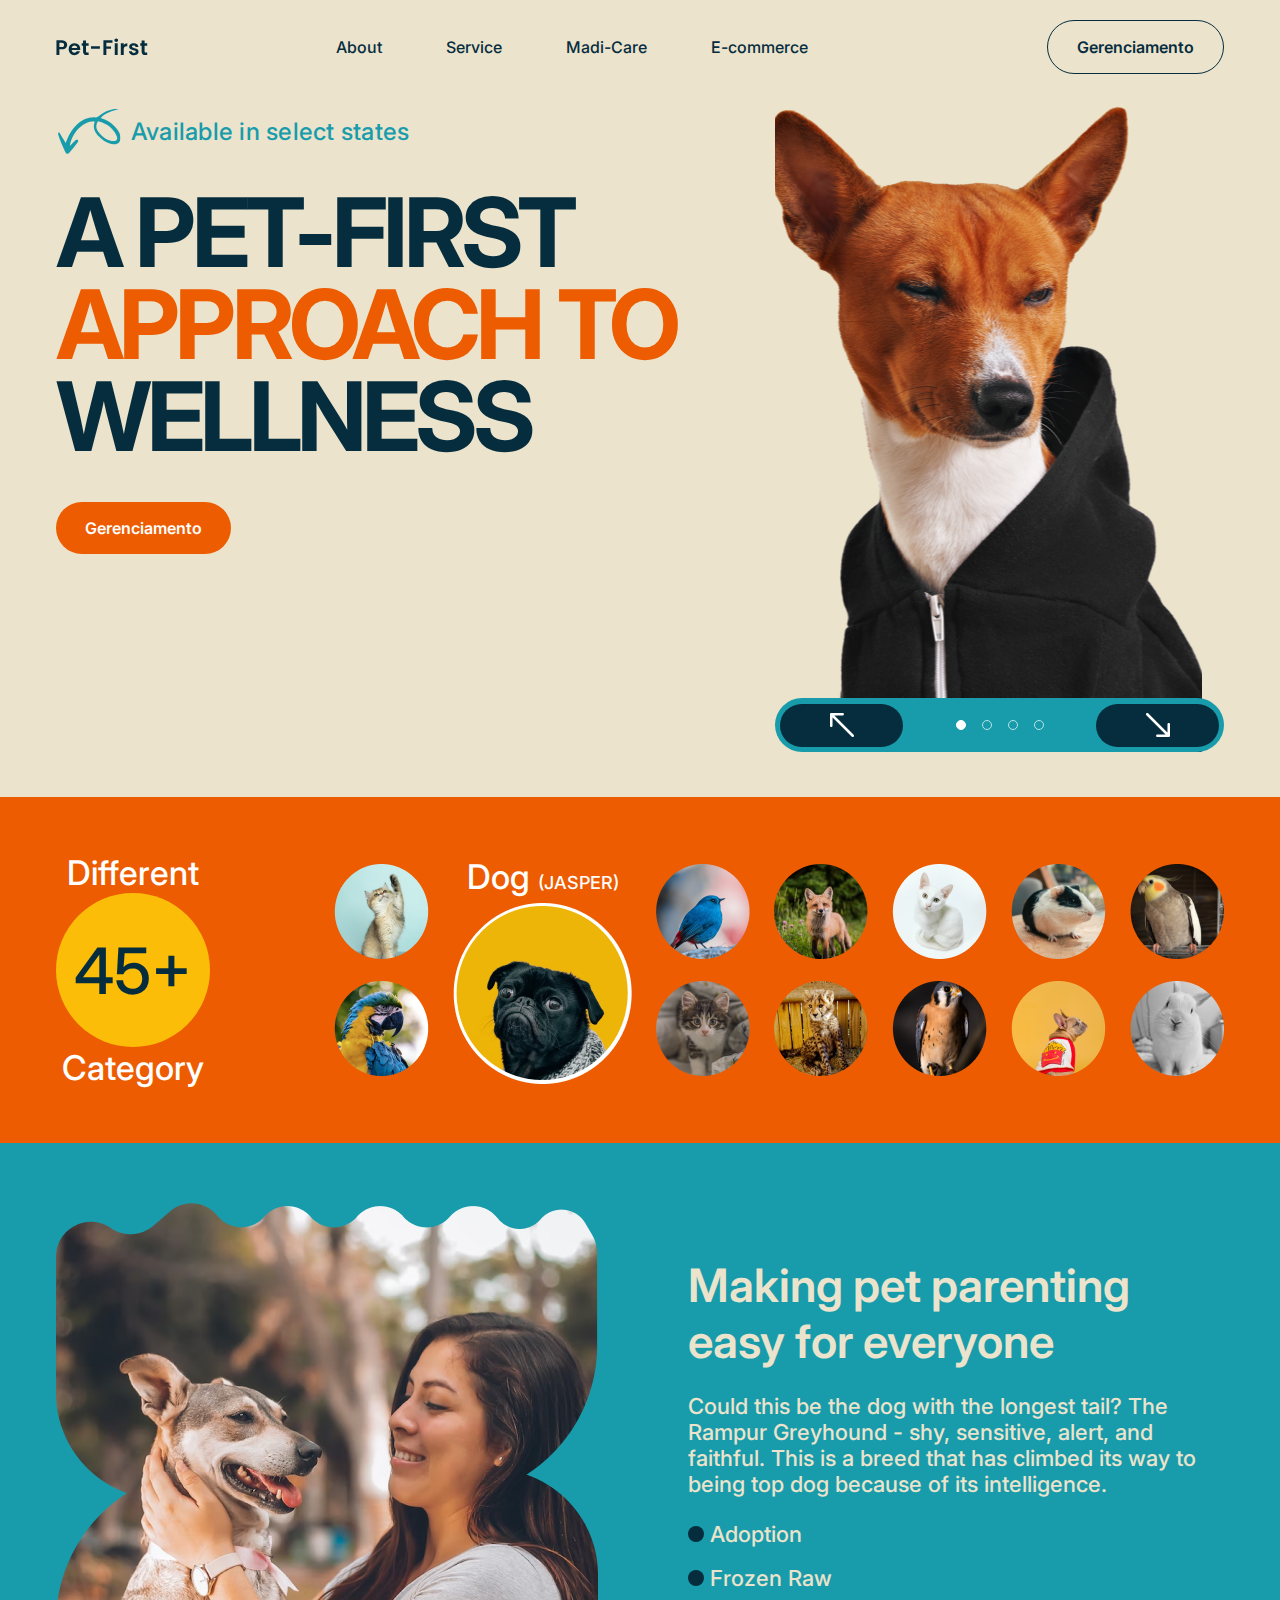
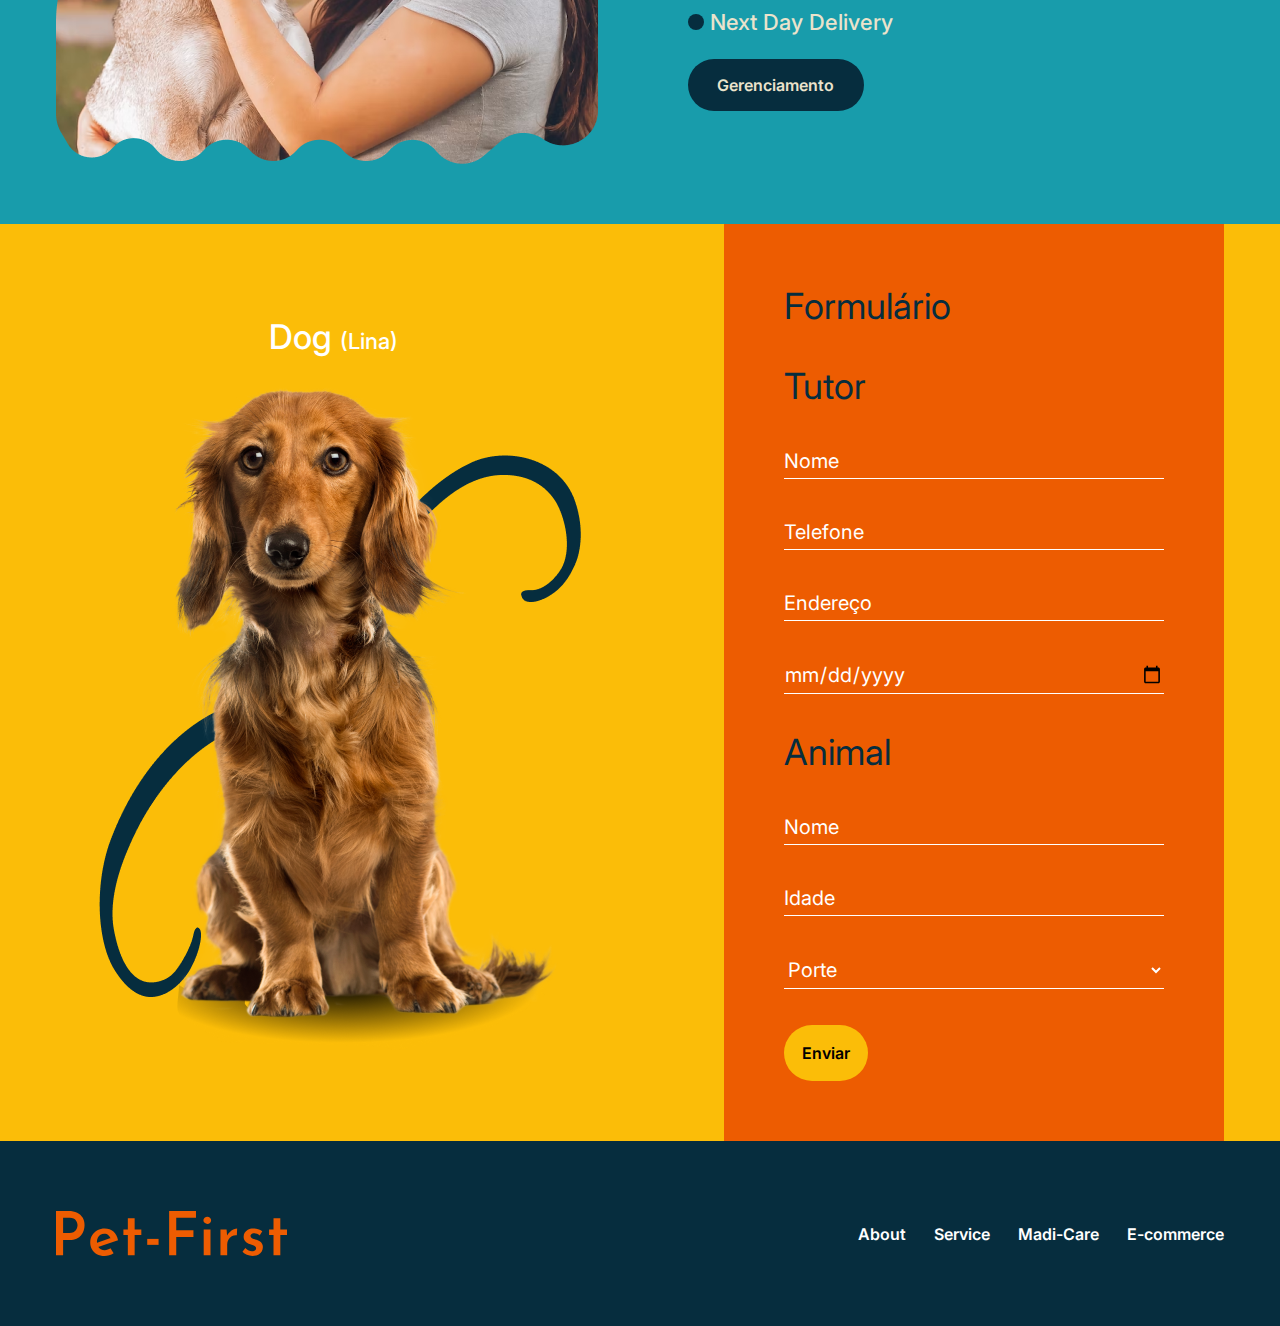
==== commit 680ae894: "Construção do Footer" ====
--- a/index.html
+++ b/index.html
@@ -263,10 +263,17 @@
           <script src="/js/validacao_form.js"></script>
         </div>
       </div>
-
     </section>
     <footer>
-      
+      <div class="container">
+        <img src="/img/Pet-First_Logo-Footer.svg" alt="Logo Pet-First" />
+        <div class="footer-links">
+          <a href="#">About</a>
+          <a href="#">Service</a>
+          <a href="#">Madi-Care</a>
+          <a href="#">E-commerce</a>
+        </div>
+      </div>
     </footer>
     <!-- Swiper JS -->
     <script src="https://cdn.jsdelivr.net/npm/swiper@11/swiper-bundle.min.js"></script>
--- a/css/main.min.css
+++ b/css/main.min.css
@@ -1 +1 @@
-*{margin:0;padding:0;box-sizing:border-box;-webkit-font-smoothing:antialiased}img{max-width:100%;display:block}button{cursor:pointer;background-color:rgba(0,0,0,0);border:none}ul{list-style:none}a{text-decoration:none;display:inline-block}.container{width:100%;max-width:1216px;margin:0 auto;padding:0 1.5rem}header{width:100%;position:absolute;left:0;top:20px;z-index:3}header .container{display:flex;justify-content:space-between;align-items:center}header .right{flex:1;max-width:888px;display:flex;align-items:center;justify-content:space-between}header .right nav{display:flex;gap:4rem}header .right nav a{transition:all .3s ease;color:#062d3e;font-family:Inter;font-size:16px;font-style:normal;font-weight:500;line-height:normal}header .right nav a:hover{color:#fff;position:relative;z-index:3}header .right nav a:hover::after{content:"";position:absolute;top:70%;left:50%;transform:translate(-50%, -50%);width:141px;height:41px;background:url("/img/img_hover_navbar.svg") no-repeat center center;background-size:cover;z-index:-1}header .right .btn{transition:all .3s ease;padding:1rem 1.8rem;border-radius:122px;background-color:#ebe3cc;color:#062d3e;font-family:Inter;font-size:16px;font-style:normal;font-weight:600;line-height:normal;border:1px solid #062d3e}header .right .btn:hover{background-color:#062d3e;color:#ebe3cc}header .right .btn:hover{border:1px solid #fff}.s-hero{padding-top:105px;padding-bottom:45px;background-color:#ebe3cc}.s-hero .container{display:flex;flex-direction:row}.s-hero .pet-first{display:flex;gap:28px;flex-direction:column;width:788px}.s-hero .pet-first .top-first{display:flex;gap:8px;align-items:center}.s-hero .pet-first .top-first p{color:#189cab;font-family:Inter;font-size:24px;font-style:normal;font-weight:500;line-height:38px;letter-spacing:.24px}.s-hero .pet-first .text-first{position:relative;display:flex;gap:40px;flex-direction:column;align-items:flex-start}.s-hero .pet-first .text-first h1{color:#062d3e;font-family:Inter;font-size:96px;font-style:normal;font-weight:700;line-height:92px;letter-spacing:-4.8px;text-transform:uppercase}.s-hero .pet-first .text-first h1 .laranja{color:#ed5c01}.s-hero .pet-first .text-first .btn{transition:all .3s ease;padding:1rem 1.8rem;border-radius:122px;background-color:#ed5c01;color:#fff;font-family:Inter;font-size:16px;font-style:normal;font-weight:600;line-height:normal}.s-hero .pet-first .text-first .btn:hover{background-color:#fff;color:#ed5c01}.s-hero .carrossel-dog{width:449px;height:647px}.s-hero .carrossel-dog .swiper .mySwiper{position:relative}.s-hero .carrossel-dog .controles{padding:5px;z-index:10;background-color:#189cab;width:449px;height:54px;border-radius:230px;position:absolute;bottom:0;left:0;display:flex;justify-content:space-between;align-items:center}.s-hero .carrossel-dog .controles .custom-next,.s-hero .carrossel-dog .controles .custom-prev{z-index:10;display:flex;justify-content:center;align-items:center;background-color:#062d3e;color:#000;width:123px;height:43px;border-radius:500px;cursor:pointer}.s-hero .carrossel-dog .controles .custom-next svg,.s-hero .carrossel-dog .controles .custom-prev svg{margin-bottom:1px;width:24px;height:24px}.s-hero .carrossel-dog .controles .swiper-pagination{z-index:8;display:flex;justify-content:center;align-items:center;gap:8px}.s-hero .carrossel-dog .controles .swiper-pagination-bullet{width:10px;height:10px;background:#189cab;border:1px solid #fff;border-radius:50%;opacity:.7}.s-hero .carrossel-dog .controles .swiper-pagination-bullet-active{background:#fff;opacity:1}.s-hero .carrossel-dog .controles .swiper-pagination-bullets.swiper-pagination-horizontal{bottom:auto}.s-category{background-color:#ed5c01;padding-top:20px;padding-bottom:20px}.s-category p{color:#fff;text-align:center;font-family:Inter;font-size:34px;font-style:normal;font-weight:500}.s-category .container{height:306px;position:relative;display:flex;justify-content:space-between;align-items:center;gap:24px}.s-category .differences{display:flex;justify-content:center;align-items:center;flex-direction:column}.s-category .differences .quantidade{background-color:#fbbd08;width:154px;height:154px;border-radius:500px;display:flex;justify-content:center;align-items:center}.s-category .differences .quantidade p{font-size:64px;color:#062d3e}.s-category .img-category{display:flex;justify-content:center;align-items:center;gap:24px}.s-category .img-category .category{display:flex;justify-content:center;align-items:center;flex-direction:column;gap:22px}.s-category .img-category .jasper{display:flex;justify-content:center;align-items:center;flex-direction:column;gap:6px}.s-category .img-category .jasper .jasperp{font-size:18px}.s-parent{padding-top:60px;padding-bottom:60px;background-color:#189cab}.s-parent .container{display:flex;flex-direction:row;justify-content:space-between;align-items:center;gap:90px}.s-parent .text_s-parent{display:flex;flex-direction:column;gap:24px}.s-parent .text_s-parent h2{color:#ebe3cc;font-family:Inter;font-size:46px;font-style:normal;font-weight:600}.s-parent .text_s-parent p,.s-parent .text_s-parent li{color:#ebe3cc;font-family:Inter;font-size:22px;font-style:normal;font-weight:500}.s-parent .text_s-parent ul{display:flex;flex-direction:column;gap:18px}.s-parent .text_s-parent .btn{transition:all .3s ease;padding:1rem 1.8rem;border-radius:122px;background-color:#062d3e;color:#ebe3cc;font-family:Inter;font-size:16px;font-style:normal;font-weight:600;line-height:normal;max-width:176px}.s-parent .text_s-parent .btn:hover{background-color:#ebe3cc;color:#062d3e}.s-formulario{background-color:#fbbd08}.s-formulario .container{display:flex;justify-content:space-between}.s-formulario .img_s-formulario{display:flex;justify-content:center;align-items:center;flex-direction:column;gap:24px}.s-formulario .img_s-formulario p{color:#fff;text-align:center;font-family:Inter;font-size:34px;font-style:normal;font-weight:500}.s-formulario .img_s-formulario p span{font-size:22px}.s-formulario .form_s-formulario{display:flex;flex-direction:column;justify-content:center;background-color:#ed5c01;padding:60px;max-width:500px}.s-formulario .form_s-formulario h2{font-family:Inter;font-size:36px;font-style:normal;font-weight:400;color:#062d3e;margin-bottom:36px}.s-formulario .form_s-formulario form input,.s-formulario .form_s-formulario form select{background-color:#ed5c01;border:none;border-bottom:1px solid #fff;outline:none;width:100%;margin-bottom:10px;padding:5px 0;color:#fff;font-family:Inter;font-size:20px;font-style:normal;font-weight:400;color:#fff;margin-bottom:36px}.s-formulario .form_s-formulario form input::placeholder,.s-formulario .form_s-formulario form select::placeholder{font-family:Inter;font-size:20px;font-style:normal;font-weight:400;color:#fff}.s-formulario .form_s-formulario form button{background-color:#fbbd08;color:#000;border:none;padding:18px 18px;border-radius:500px;font-family:Inter;font-size:16px;font-style:normal;font-weight:600}/*# sourceMappingURL=main.min.css.map */+*{margin:0;padding:0;box-sizing:border-box;-webkit-font-smoothing:antialiased}img{max-width:100%;display:block}button{cursor:pointer;background-color:rgba(0,0,0,0);border:none}ul{list-style:none}a{text-decoration:none;display:inline-block}.container{width:100%;max-width:1216px;margin:0 auto;padding:0 1.5rem}header{width:100%;position:absolute;left:0;top:20px;z-index:3}header .container{display:flex;justify-content:space-between;align-items:center}header .right{flex:1;max-width:888px;display:flex;align-items:center;justify-content:space-between}header .right nav{display:flex;gap:4rem}header .right nav a{transition:all .3s ease;color:#062d3e;font-family:Inter;font-size:16px;font-style:normal;font-weight:500;line-height:normal}header .right nav a:hover{color:#fff;position:relative;z-index:3}header .right nav a:hover::after{content:"";position:absolute;top:70%;left:50%;transform:translate(-50%, -50%);width:141px;height:41px;background:url("/img/img_hover_navbar.svg") no-repeat center center;background-size:cover;z-index:-1}header .right .btn{transition:all .3s ease;padding:1rem 1.8rem;border-radius:122px;background-color:#ebe3cc;color:#062d3e;font-family:Inter;font-size:16px;font-style:normal;font-weight:600;line-height:normal;border:1px solid #062d3e}header .right .btn:hover{background-color:#062d3e;color:#ebe3cc}header .right .btn:hover{border:1px solid #fff}.s-hero{padding-top:105px;padding-bottom:45px;background-color:#ebe3cc}.s-hero .container{display:flex;flex-direction:row}.s-hero .pet-first{display:flex;gap:28px;flex-direction:column;width:788px}.s-hero .pet-first .top-first{display:flex;gap:8px;align-items:center}.s-hero .pet-first .top-first p{color:#189cab;font-family:Inter;font-size:24px;font-style:normal;font-weight:500;line-height:38px;letter-spacing:.24px}.s-hero .pet-first .text-first{position:relative;display:flex;gap:40px;flex-direction:column;align-items:flex-start}.s-hero .pet-first .text-first h1{color:#062d3e;font-family:Inter;font-size:96px;font-style:normal;font-weight:700;line-height:92px;letter-spacing:-4.8px;text-transform:uppercase}.s-hero .pet-first .text-first h1 .laranja{color:#ed5c01}.s-hero .pet-first .text-first .btn{transition:all .3s ease;padding:1rem 1.8rem;border-radius:122px;background-color:#ed5c01;color:#fff;font-family:Inter;font-size:16px;font-style:normal;font-weight:600;line-height:normal}.s-hero .pet-first .text-first .btn:hover{background-color:#fff;color:#ed5c01}.s-hero .carrossel-dog{width:449px;height:647px}.s-hero .carrossel-dog .swiper .mySwiper{position:relative}.s-hero .carrossel-dog .controles{padding:5px;z-index:10;background-color:#189cab;width:449px;height:54px;border-radius:230px;position:absolute;bottom:0;left:0;display:flex;justify-content:space-between;align-items:center}.s-hero .carrossel-dog .controles .custom-next,.s-hero .carrossel-dog .controles .custom-prev{z-index:10;display:flex;justify-content:center;align-items:center;background-color:#062d3e;color:#000;width:123px;height:43px;border-radius:500px;cursor:pointer}.s-hero .carrossel-dog .controles .custom-next svg,.s-hero .carrossel-dog .controles .custom-prev svg{margin-bottom:1px;width:24px;height:24px}.s-hero .carrossel-dog .controles .swiper-pagination{z-index:8;display:flex;justify-content:center;align-items:center;gap:8px}.s-hero .carrossel-dog .controles .swiper-pagination-bullet{width:10px;height:10px;background:#189cab;border:1px solid #fff;border-radius:50%;opacity:.7}.s-hero .carrossel-dog .controles .swiper-pagination-bullet-active{background:#fff;opacity:1}.s-hero .carrossel-dog .controles .swiper-pagination-bullets.swiper-pagination-horizontal{bottom:auto}.s-category{background-color:#ed5c01;padding-top:20px;padding-bottom:20px}.s-category p{color:#fff;text-align:center;font-family:Inter;font-size:34px;font-style:normal;font-weight:500}.s-category .container{height:306px;position:relative;display:flex;justify-content:space-between;align-items:center;gap:24px}.s-category .differences{display:flex;justify-content:center;align-items:center;flex-direction:column}.s-category .differences .quantidade{background-color:#fbbd08;width:154px;height:154px;border-radius:500px;display:flex;justify-content:center;align-items:center}.s-category .differences .quantidade p{font-size:64px;color:#062d3e}.s-category .img-category{display:flex;justify-content:center;align-items:center;gap:24px}.s-category .img-category .category{display:flex;justify-content:center;align-items:center;flex-direction:column;gap:22px}.s-category .img-category .jasper{display:flex;justify-content:center;align-items:center;flex-direction:column;gap:6px}.s-category .img-category .jasper .jasperp{font-size:18px}.s-parent{padding-top:60px;padding-bottom:60px;background-color:#189cab}.s-parent .container{display:flex;flex-direction:row;justify-content:space-between;align-items:center;gap:90px}.s-parent .text_s-parent{display:flex;flex-direction:column;gap:24px}.s-parent .text_s-parent h2{color:#ebe3cc;font-family:Inter;font-size:46px;font-style:normal;font-weight:600}.s-parent .text_s-parent p,.s-parent .text_s-parent li{color:#ebe3cc;font-family:Inter;font-size:22px;font-style:normal;font-weight:500}.s-parent .text_s-parent ul{display:flex;flex-direction:column;gap:18px}.s-parent .text_s-parent .btn{transition:all .3s ease;padding:1rem 1.8rem;border-radius:122px;background-color:#062d3e;color:#ebe3cc;font-family:Inter;font-size:16px;font-style:normal;font-weight:600;line-height:normal;max-width:176px}.s-parent .text_s-parent .btn:hover{background-color:#ebe3cc;color:#062d3e}.s-formulario{background-color:#fbbd08}.s-formulario .container{display:flex;justify-content:space-between}.s-formulario .img_s-formulario{display:flex;justify-content:center;align-items:center;flex-direction:column;gap:24px}.s-formulario .img_s-formulario p{color:#fff;text-align:center;font-family:Inter;font-size:34px;font-style:normal;font-weight:500}.s-formulario .img_s-formulario p span{font-size:22px}.s-formulario .form_s-formulario{display:flex;flex-direction:column;justify-content:center;background-color:#ed5c01;padding:60px;max-width:500px}.s-formulario .form_s-formulario h2{font-family:Inter;font-size:36px;font-style:normal;font-weight:400;color:#062d3e;margin-bottom:36px}.s-formulario .form_s-formulario form input,.s-formulario .form_s-formulario form select{background-color:#ed5c01;border:none;border-bottom:1px solid #fff;outline:none;width:100%;margin-bottom:10px;padding:5px 0;color:#fff;font-family:Inter;font-size:20px;font-style:normal;font-weight:400;color:#fff;margin-bottom:36px}.s-formulario .form_s-formulario form input::placeholder,.s-formulario .form_s-formulario form select::placeholder{font-family:Inter;font-size:20px;font-style:normal;font-weight:400;color:#fff}.s-formulario .form_s-formulario form button{background-color:#fbbd08;color:#000;border:none;padding:18px 18px;border-radius:500px;font-family:Inter;font-size:16px;font-style:normal;font-weight:600}footer{background-color:#062d3e;padding-top:70px;padding-bottom:70px}footer .container{display:flex;justify-content:space-between;align-items:center;flex-direction:row}footer .container .footer-links{display:flex;gap:28px}footer .container .footer-links a{transition:all .3s ease;color:#fff;font-family:Inter;font-size:16px;font-style:normal;font-weight:600}footer .container .footer-links a:hover{color:#ed5c01}/*# sourceMappingURL=main.min.css.map */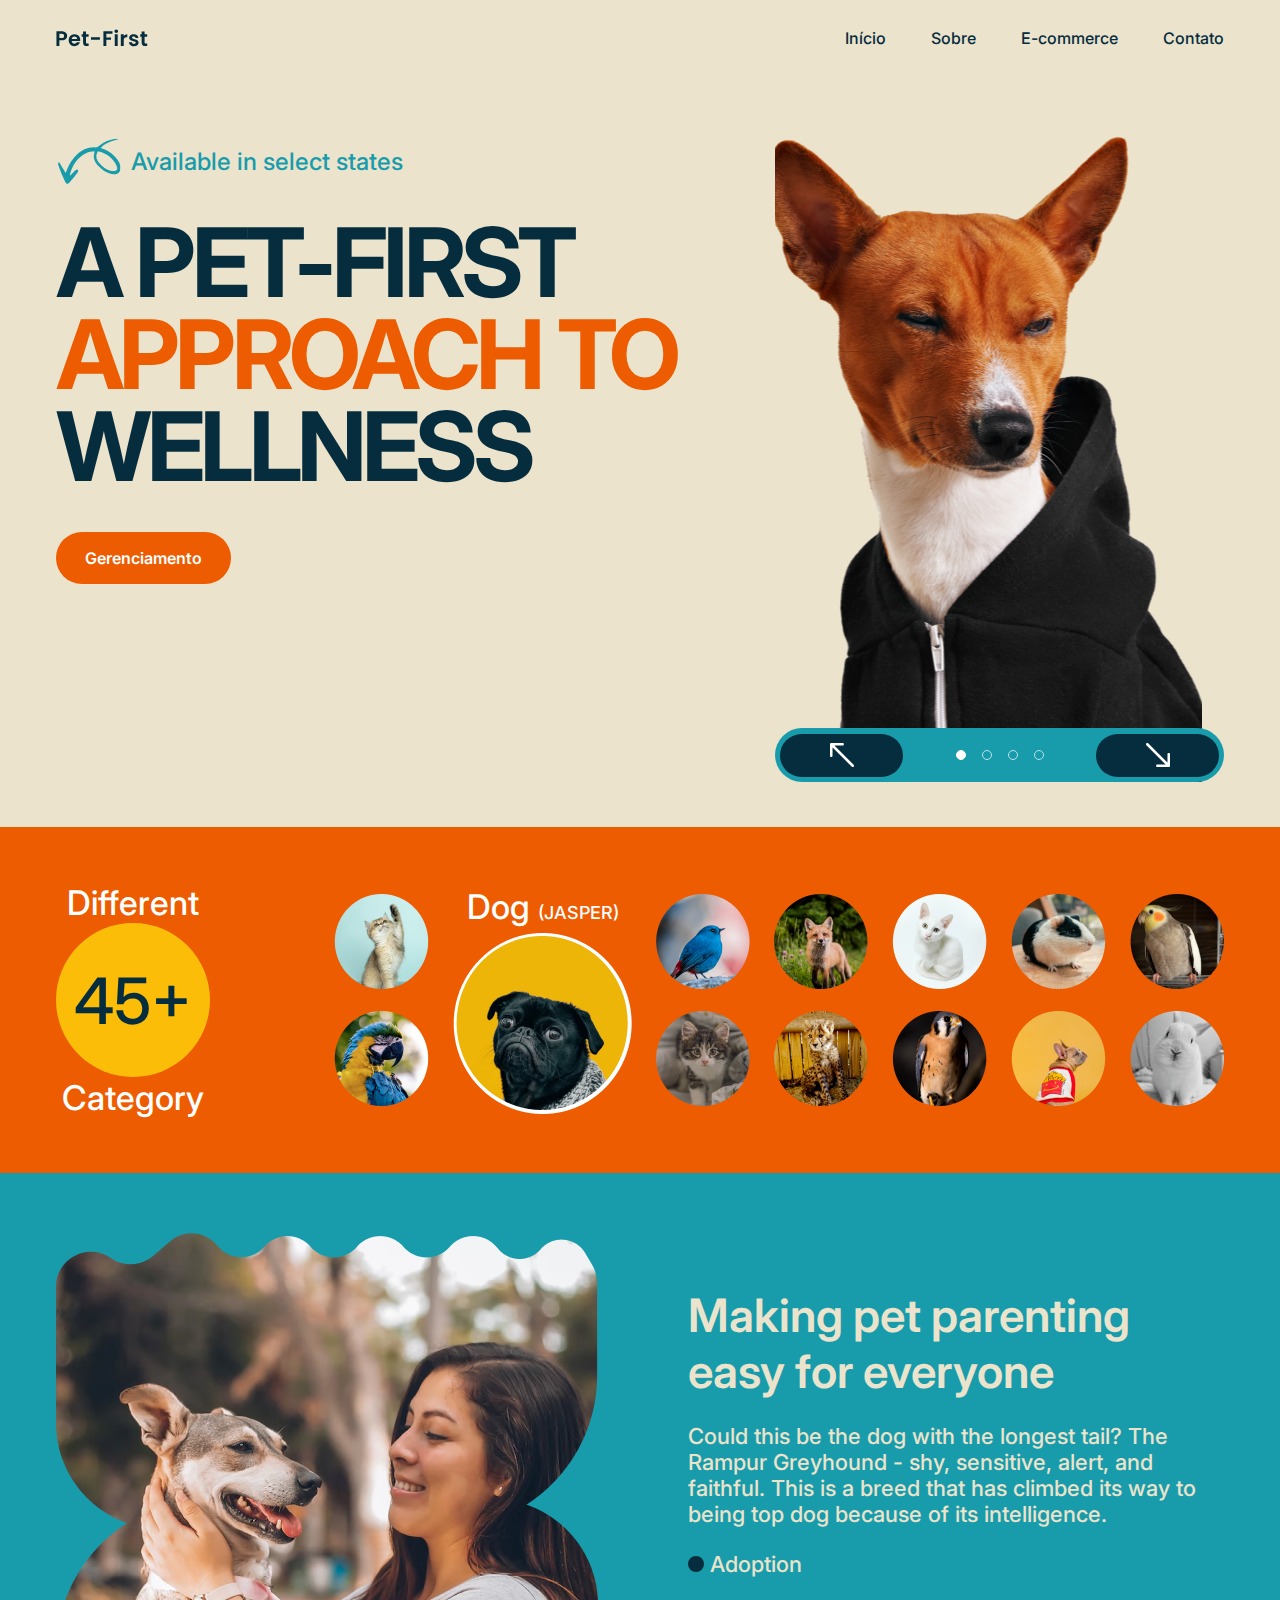
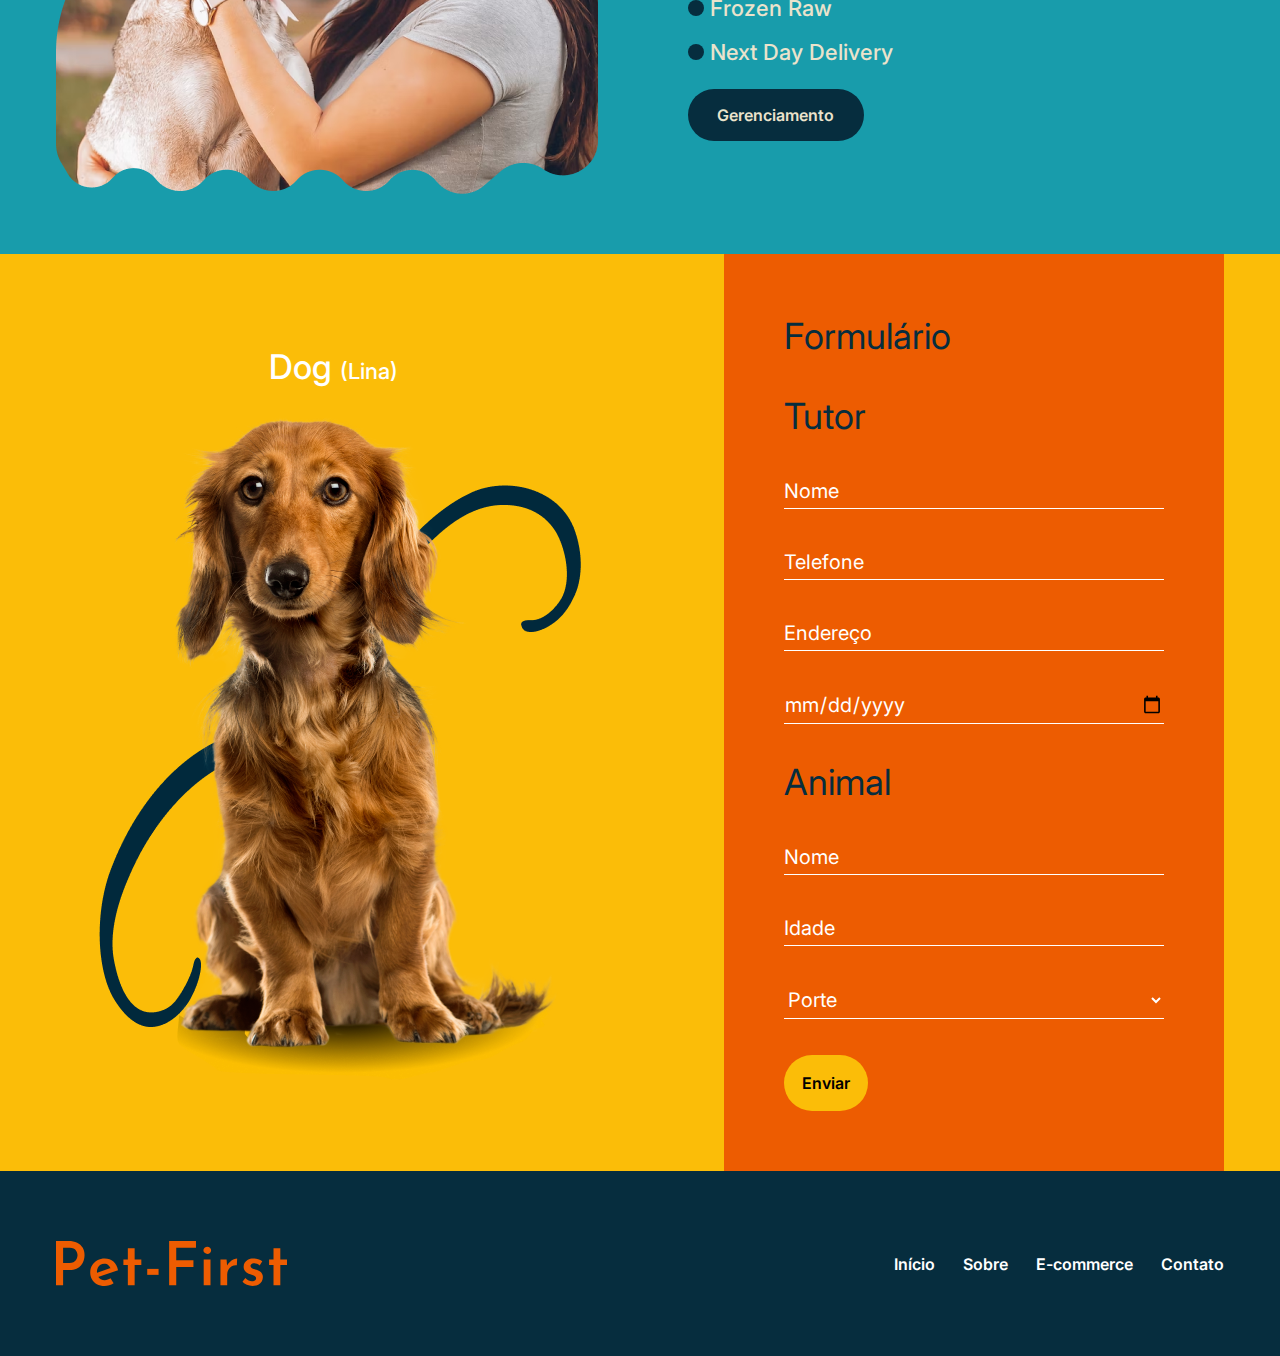
==== commit 1e040b03: "Finalização da Página Inicial" ====
--- a/index.html
+++ b/index.html
@@ -15,25 +15,34 @@
     <meta name="viewport" content="width=device-width, initial-scale=1.0" />
     <title>Pet-First</title>
     <link rel="stylesheet" href="css/main.min.css" />
+    <script defer src="/js/responsivo_header.js"></script>
   </head>
   <body>
-    <header>
-      <div class="container">
-        <a href="#">
-          <img src="./img/Logo.svg" alt="Logo Pet-First" />
-        </a>
-        <div class="right">
-          <nav>
-            <a href="#">About</a>
-            <a href="#">Service</a>
-            <a href="#">Madi-Care</a>
-            <a href="#">E-commerce</a>
-          </nav>
-          <a href="#" class="btn">Gerenciamento</a>
-        </div>
+    <header class="header">
+      <div class="container">
+        <a href="#" class="logo"
+          ><img src="/img/Logo.svg" alt="Logo Pet-First"
+        /></a>
+        <nav class="nav">
+          <button
+            class="btn-menu"
+            aria-label="Abrir Menu"
+            aria-haspopup="true"
+            aria-controls="menu"
+            aria-expanded="false"
+          >
+            Menu<span class="hamburger"></span>
+          </button>
+          <ul class="menu" id="menu" role="menu">
+            <li><a href="#s-hero">Início</a></li>
+            <li><a href="#s-parent">Sobre</a></li>
+            <li><a href="/ecommerce.html">E-commerce</a></li>
+            <li><a href="#s-formulario">Contato</a></li>
+          </ul>
+        </nav>
       </div>
     </header>
-    <section class="s-hero">
+    <section class="s-hero" id="s-hero">
       <div class="container">
         <div class="pet-first">
           <div class="top-first">
@@ -98,7 +107,7 @@
         </div>
       </div>
     </section>
-    <section class="s-category">
+    <section class="s-category" id="s-category">
       <div class="container">
         <div class="differences">
           <p>Different</p>
@@ -139,7 +148,7 @@
         </div>
       </div>
     </section>
-    <section class="s-parent">
+    <section class="s-parent" id="s-parent">
       <div class="container">
         <img
           src="img/img_s-parent.png"
@@ -197,7 +206,7 @@
         </div>
       </div>
     </section>
-    <section class="s-formulario">
+    <section class="s-formulario" id="s-formulario">
       <div class="container">
         <div class="img_s-formulario">
           <p>Dog <span>(Lina)</span></p>
@@ -268,10 +277,10 @@
       <div class="container">
         <img src="/img/Pet-First_Logo-Footer.svg" alt="Logo Pet-First" />
         <div class="footer-links">
-          <a href="#">About</a>
-          <a href="#">Service</a>
-          <a href="#">Madi-Care</a>
-          <a href="#">E-commerce</a>
+          <a href="#s-hero">Início</a>
+          <a href="#s-parent">Sobre</a>
+          <a href="/ecommerce.html">E-commerce</a>
+          <a href="#s-formulario">Contato</a>
         </div>
       </div>
     </footer>
--- a/css/main.min.css
+++ b/css/main.min.css
@@ -1 +1 @@
-*{margin:0;padding:0;box-sizing:border-box;-webkit-font-smoothing:antialiased}img{max-width:100%;display:block}button{cursor:pointer;background-color:rgba(0,0,0,0);border:none}ul{list-style:none}a{text-decoration:none;display:inline-block}.container{width:100%;max-width:1216px;margin:0 auto;padding:0 1.5rem}header{width:100%;position:absolute;left:0;top:20px;z-index:3}header .container{display:flex;justify-content:space-between;align-items:center}header .right{flex:1;max-width:888px;display:flex;align-items:center;justify-content:space-between}header .right nav{display:flex;gap:4rem}header .right nav a{transition:all .3s ease;color:#062d3e;font-family:Inter;font-size:16px;font-style:normal;font-weight:500;line-height:normal}header .right nav a:hover{color:#fff;position:relative;z-index:3}header .right nav a:hover::after{content:"";position:absolute;top:70%;left:50%;transform:translate(-50%, -50%);width:141px;height:41px;background:url("/img/img_hover_navbar.svg") no-repeat center center;background-size:cover;z-index:-1}header .right .btn{transition:all .3s ease;padding:1rem 1.8rem;border-radius:122px;background-color:#ebe3cc;color:#062d3e;font-family:Inter;font-size:16px;font-style:normal;font-weight:600;line-height:normal;border:1px solid #062d3e}header .right .btn:hover{background-color:#062d3e;color:#ebe3cc}header .right .btn:hover{border:1px solid #fff}.s-hero{padding-top:105px;padding-bottom:45px;background-color:#ebe3cc}.s-hero .container{display:flex;flex-direction:row}.s-hero .pet-first{display:flex;gap:28px;flex-direction:column;width:788px}.s-hero .pet-first .top-first{display:flex;gap:8px;align-items:center}.s-hero .pet-first .top-first p{color:#189cab;font-family:Inter;font-size:24px;font-style:normal;font-weight:500;line-height:38px;letter-spacing:.24px}.s-hero .pet-first .text-first{position:relative;display:flex;gap:40px;flex-direction:column;align-items:flex-start}.s-hero .pet-first .text-first h1{color:#062d3e;font-family:Inter;font-size:96px;font-style:normal;font-weight:700;line-height:92px;letter-spacing:-4.8px;text-transform:uppercase}.s-hero .pet-first .text-first h1 .laranja{color:#ed5c01}.s-hero .pet-first .text-first .btn{transition:all .3s ease;padding:1rem 1.8rem;border-radius:122px;background-color:#ed5c01;color:#fff;font-family:Inter;font-size:16px;font-style:normal;font-weight:600;line-height:normal}.s-hero .pet-first .text-first .btn:hover{background-color:#fff;color:#ed5c01}.s-hero .carrossel-dog{width:449px;height:647px}.s-hero .carrossel-dog .swiper .mySwiper{position:relative}.s-hero .carrossel-dog .controles{padding:5px;z-index:10;background-color:#189cab;width:449px;height:54px;border-radius:230px;position:absolute;bottom:0;left:0;display:flex;justify-content:space-between;align-items:center}.s-hero .carrossel-dog .controles .custom-next,.s-hero .carrossel-dog .controles .custom-prev{z-index:10;display:flex;justify-content:center;align-items:center;background-color:#062d3e;color:#000;width:123px;height:43px;border-radius:500px;cursor:pointer}.s-hero .carrossel-dog .controles .custom-next svg,.s-hero .carrossel-dog .controles .custom-prev svg{margin-bottom:1px;width:24px;height:24px}.s-hero .carrossel-dog .controles .swiper-pagination{z-index:8;display:flex;justify-content:center;align-items:center;gap:8px}.s-hero .carrossel-dog .controles .swiper-pagination-bullet{width:10px;height:10px;background:#189cab;border:1px solid #fff;border-radius:50%;opacity:.7}.s-hero .carrossel-dog .controles .swiper-pagination-bullet-active{background:#fff;opacity:1}.s-hero .carrossel-dog .controles .swiper-pagination-bullets.swiper-pagination-horizontal{bottom:auto}.s-category{background-color:#ed5c01;padding-top:20px;padding-bottom:20px}.s-category p{color:#fff;text-align:center;font-family:Inter;font-size:34px;font-style:normal;font-weight:500}.s-category .container{height:306px;position:relative;display:flex;justify-content:space-between;align-items:center;gap:24px}.s-category .differences{display:flex;justify-content:center;align-items:center;flex-direction:column}.s-category .differences .quantidade{background-color:#fbbd08;width:154px;height:154px;border-radius:500px;display:flex;justify-content:center;align-items:center}.s-category .differences .quantidade p{font-size:64px;color:#062d3e}.s-category .img-category{display:flex;justify-content:center;align-items:center;gap:24px}.s-category .img-category .category{display:flex;justify-content:center;align-items:center;flex-direction:column;gap:22px}.s-category .img-category .jasper{display:flex;justify-content:center;align-items:center;flex-direction:column;gap:6px}.s-category .img-category .jasper .jasperp{font-size:18px}.s-parent{padding-top:60px;padding-bottom:60px;background-color:#189cab}.s-parent .container{display:flex;flex-direction:row;justify-content:space-between;align-items:center;gap:90px}.s-parent .text_s-parent{display:flex;flex-direction:column;gap:24px}.s-parent .text_s-parent h2{color:#ebe3cc;font-family:Inter;font-size:46px;font-style:normal;font-weight:600}.s-parent .text_s-parent p,.s-parent .text_s-parent li{color:#ebe3cc;font-family:Inter;font-size:22px;font-style:normal;font-weight:500}.s-parent .text_s-parent ul{display:flex;flex-direction:column;gap:18px}.s-parent .text_s-parent .btn{transition:all .3s ease;padding:1rem 1.8rem;border-radius:122px;background-color:#062d3e;color:#ebe3cc;font-family:Inter;font-size:16px;font-style:normal;font-weight:600;line-height:normal;max-width:176px}.s-parent .text_s-parent .btn:hover{background-color:#ebe3cc;color:#062d3e}.s-formulario{background-color:#fbbd08}.s-formulario .container{display:flex;justify-content:space-between}.s-formulario .img_s-formulario{display:flex;justify-content:center;align-items:center;flex-direction:column;gap:24px}.s-formulario .img_s-formulario p{color:#fff;text-align:center;font-family:Inter;font-size:34px;font-style:normal;font-weight:500}.s-formulario .img_s-formulario p span{font-size:22px}.s-formulario .form_s-formulario{display:flex;flex-direction:column;justify-content:center;background-color:#ed5c01;padding:60px;max-width:500px}.s-formulario .form_s-formulario h2{font-family:Inter;font-size:36px;font-style:normal;font-weight:400;color:#062d3e;margin-bottom:36px}.s-formulario .form_s-formulario form input,.s-formulario .form_s-formulario form select{background-color:#ed5c01;border:none;border-bottom:1px solid #fff;outline:none;width:100%;margin-bottom:10px;padding:5px 0;color:#fff;font-family:Inter;font-size:20px;font-style:normal;font-weight:400;color:#fff;margin-bottom:36px}.s-formulario .form_s-formulario form input::placeholder,.s-formulario .form_s-formulario form select::placeholder{font-family:Inter;font-size:20px;font-style:normal;font-weight:400;color:#fff}.s-formulario .form_s-formulario form button{background-color:#fbbd08;color:#000;border:none;padding:18px 18px;border-radius:500px;font-family:Inter;font-size:16px;font-style:normal;font-weight:600}footer{background-color:#062d3e;padding-top:70px;padding-bottom:70px}footer .container{display:flex;justify-content:space-between;align-items:center;flex-direction:row}footer .container .footer-links{display:flex;gap:28px}footer .container .footer-links a{transition:all .3s ease;color:#fff;font-family:Inter;font-size:16px;font-style:normal;font-weight:600}footer .container .footer-links a:hover{color:#ed5c01}/*# sourceMappingURL=main.min.css.map */+*{margin:0;padding:0;box-sizing:border-box;-webkit-font-smoothing:antialiased}img{max-width:100%;display:block}button{cursor:pointer;background-color:rgba(0,0,0,0);border:none}ul{list-style:none}a{text-decoration:none;display:inline-block}.container{width:100%;max-width:1216px;margin:0 auto;padding:0 1.5rem}@media(max-width: 768px){.container{padding:0 1rem}}.header{background-color:#ebe3cc;display:flex;align-items:center;justify-content:space-between;height:4.6875rem;padding:1rem}.header .container{display:flex;align-items:center;justify-content:space-between}@media(max-width: 768px){.header .nav.active .menu{height:calc(100vh - 4.6875rem);visibility:visible;overflow-y:auto}}@media(max-width: 768px){.header .nav.active .hamburger{border-top-color:rgba(0,0,0,0)}}@media(max-width: 768px){.header .nav.active .hamburger::before{transform:rotate(135deg)}}@media(max-width: 768px){.header .nav.active .hamburger::after{transform:rotate(-135deg);top:-0.4375rem}}.header .menu{list-style:none;display:flex;gap:45px}@media(max-width: 768px){.header .menu{display:block;position:absolute;top:4.6875rem;left:0;background:#ebe3cc;text-align:center;width:100%;height:0;z-index:100;visibility:hidden;overflow-y:hidden;transition:all .5s ease;flex-direction:column}}.header .menu a{transition:all .3s ease;color:#062d3e;font-family:Inter;font-size:16px;font-style:normal;font-weight:500;line-height:normal}@media(max-width: 768px){.header .menu a{padding:1rem 0;margin-inline:1rem;border-bottom:3px solid #fbbd08;font-size:24px}}.header .menu a:hover{color:#fff;position:relative;z-index:3}.header .menu a:hover::after{content:"";position:absolute;top:70%;left:50%;transform:translate(-50%, -50%);width:141px;height:41px;background:url("/img/img_hover_navbar.svg") no-repeat center center;background-size:cover;z-index:-1}@media(max-width: 768px){.header .menu a:hover{color:inherit;position:static}.header .menu a:hover::after{content:none}}.header .btn-menu{display:none}@media(max-width: 768px){.header .btn-menu{background:none;border:none;font:inherit;display:flex;align-items:center;gap:.5rem;padding:1rem 0;cursor:pointer;color:#062d3e;font-family:Inter;font-size:16px;font-style:normal;font-weight:500;line-height:normal}}@media(max-width: 768px){.header .btn-menu .hamburger{border-top:.125rem solid;width:1.25rem}.header .btn-menu .hamburger::after,.header .btn-menu .hamburger::before{content:" ";display:block;width:1.25rem;height:.125rem;background:currentColor;margin-top:.3125rem;position:relative;transition:.3s}}.s-hero{padding-top:60px;padding-bottom:45px;background-color:#ebe3cc}@media(max-width: 768px){.s-hero{padding-bottom:105px}}.s-hero .container{display:flex;flex-direction:row}@media(max-width: 768px){.s-hero .container{flex-direction:column;align-items:center}}.s-hero .pet-first{display:flex;gap:28px;flex-direction:column;width:788px}@media(max-width: 1024px){.s-hero .pet-first{width:688px}}@media(max-width: 768px){.s-hero .pet-first{width:100%}}.s-hero .pet-first .top-first{display:flex;gap:8px;align-items:center}@media(max-width: 768px){.s-hero .pet-first .top-first{justify-content:center}}@media(max-width: 768px){.s-hero .pet-first .top-first img{width:45px;height:45px}}.s-hero .pet-first .top-first p{color:#189cab;font-family:Inter;font-size:24px;font-style:normal;font-weight:500}@media(max-width: 768px){.s-hero .pet-first .top-first p{font-size:18px}}.s-hero .pet-first .text-first{position:relative;display:flex;gap:40px;flex-direction:column;align-items:flex-start}@media(max-width: 768px){.s-hero .pet-first .text-first{align-items:center}}.s-hero .pet-first .text-first h1{color:#062d3e;font-family:Inter;font-size:96px;font-style:normal;font-weight:700;line-height:92px;letter-spacing:-4.8px;text-transform:uppercase}@media(max-width: 1024px){.s-hero .pet-first .text-first h1{font-size:58px;line-height:46px;letter-spacing:-2.4px}}@media(max-width: 768px){.s-hero .pet-first .text-first h1{font-size:48px;line-height:36px;letter-spacing:-1.8px;text-align:center}}.s-hero .pet-first .text-first h1 .laranja{color:#ed5c01}.s-hero .pet-first .text-first .btn{transition:all .3s ease;padding:1rem 1.8rem;border-radius:122px;background-color:#ed5c01;color:#fff;font-family:Inter;font-size:16px;font-style:normal;font-weight:600;line-height:normal}.s-hero .pet-first .text-first .btn:hover{background-color:#fff;color:#ed5c01}.s-hero .carrossel-dog{width:449px;height:647px}@media(max-width: 1024px){.s-hero .carrossel-dog{width:249px;height:347px}}.s-hero .carrossel-dog .swiper .mySwiper{position:relative}.s-hero .carrossel-dog .controles{padding:5px;z-index:10;background-color:#189cab;width:449px;height:54px;border-radius:230px;position:absolute;bottom:0;left:0;display:flex;justify-content:space-between;align-items:center}@media(max-width: 1024px){.s-hero .carrossel-dog .controles{width:249px}}.s-hero .carrossel-dog .controles .custom-next,.s-hero .carrossel-dog .controles .custom-prev{z-index:10;display:flex;justify-content:center;align-items:center;background-color:#062d3e;color:#000;width:123px;height:43px;border-radius:500px;cursor:pointer}.s-hero .carrossel-dog .controles .custom-next svg,.s-hero .carrossel-dog .controles .custom-prev svg{margin-bottom:1px;width:24px;height:24px}.s-hero .carrossel-dog .controles .swiper-pagination{z-index:8;display:flex;justify-content:center;align-items:center;gap:8px}.s-hero .carrossel-dog .controles .swiper-pagination-bullet{width:10px;height:10px;background:#189cab;border:1px solid #fff;border-radius:50%;opacity:.7}.s-hero .carrossel-dog .controles .swiper-pagination-bullet-active{background:#fff;opacity:1}.s-hero .carrossel-dog .controles .swiper-pagination-bullets.swiper-pagination-horizontal{bottom:auto}.s-category{background-color:#ed5c01;padding-top:20px;padding-bottom:20px}.s-category p{color:#fff;text-align:center;font-family:Inter;font-size:34px;font-style:normal;font-weight:500}.s-category .container{height:306px;position:relative;display:flex;justify-content:space-between;align-items:center;gap:24px}@media(max-width: 768px){.s-category .container{flex-direction:column;height:auto}}.s-category .differences{display:flex;justify-content:center;align-items:center;flex-direction:column}.s-category .differences .quantidade{background-color:#fbbd08;width:154px;height:154px;border-radius:500px;display:flex;justify-content:center;align-items:center}.s-category .differences .quantidade p{font-size:64px;color:#062d3e}.s-category .img-category{display:flex;justify-content:center;align-items:center;gap:24px}@media(max-width: 768px){.s-category .img-category{flex-direction:column}}.s-category .img-category .category{display:flex;justify-content:center;align-items:center;flex-direction:column;gap:22px}@media(max-width: 768px){.s-category .img-category .category{flex-direction:row}}.s-category .img-category .jasper{display:flex;justify-content:center;align-items:center;flex-direction:column;gap:6px}@media(max-width: 1024px){.s-category .img-category .jasper{display:none}}@media(max-width: 768px){.s-category .img-category .jasper{display:block}}.s-category .img-category .jasper .jasperp{font-size:18px}.s-parent{padding-top:60px;padding-bottom:60px;background-color:#189cab}.s-parent .container{display:flex;flex-direction:row;justify-content:space-between;align-items:center;gap:90px}@media(max-width: 1024px){.s-parent .container{flex-direction:column}}.s-parent .text_s-parent{display:flex;flex-direction:column;gap:24px}.s-parent .text_s-parent h2{color:#ebe3cc;font-family:Inter;font-size:46px;font-style:normal;font-weight:600}.s-parent .text_s-parent p,.s-parent .text_s-parent li{color:#ebe3cc;font-family:Inter;font-size:22px;font-style:normal;font-weight:500}.s-parent .text_s-parent ul{display:flex;flex-direction:column;gap:18px}.s-parent .text_s-parent .btn{transition:all .3s ease;padding:1rem 1.8rem;border-radius:122px;background-color:#062d3e;color:#ebe3cc;font-family:Inter;font-size:16px;font-style:normal;font-weight:600;line-height:normal;max-width:176px}.s-parent .text_s-parent .btn:hover{background-color:#ebe3cc;color:#062d3e}.s-formulario{background-color:#fbbd08}.s-formulario .container{display:flex;justify-content:space-between;align-items:center}@media(max-width: 768px){.s-formulario .container{flex-direction:column;justify-content:center;align-items:center}}.s-formulario .img_s-formulario{display:flex;justify-content:center;align-items:center;flex-direction:column;gap:24px}@media(max-width: 768px){.s-formulario .img_s-formulario{display:none}}.s-formulario .img_s-formulario p{color:#fff;text-align:center;font-family:Inter;font-size:34px;font-style:normal;font-weight:500}.s-formulario .img_s-formulario p span{font-size:22px}.s-formulario .form_s-formulario{display:flex;flex-direction:column;justify-content:center;background-color:#ed5c01;padding:60px;max-width:500px}.s-formulario .form_s-formulario h2{font-family:Inter;font-size:36px;font-style:normal;font-weight:400;color:#062d3e;margin-bottom:36px}.s-formulario .form_s-formulario form input,.s-formulario .form_s-formulario form select{background-color:#ed5c01;border:none;border-bottom:1px solid #fff;outline:none;width:100%;margin-bottom:10px;padding:5px 0;color:#fff;font-family:Inter;font-size:20px;font-style:normal;font-weight:400;color:#fff;margin-bottom:36px}.s-formulario .form_s-formulario form input::placeholder,.s-formulario .form_s-formulario form select::placeholder{font-family:Inter;font-size:20px;font-style:normal;font-weight:400;color:#fff}.s-formulario .form_s-formulario form button{background-color:#fbbd08;color:#000;border:none;padding:18px 18px;border-radius:500px;font-family:Inter;font-size:16px;font-style:normal;font-weight:600}footer{background-color:#062d3e;padding-top:70px;padding-bottom:70px}footer .container{display:flex;justify-content:space-between;align-items:center;flex-direction:row}@media(max-width: 768px){footer .container{flex-direction:column;gap:42px}}footer .container .footer-links{display:flex;gap:28px}@media(max-width: 768px){footer .container .footer-links{flex-direction:column;align-items:center;gap:16px}}footer .container .footer-links a{transition:all .3s ease;color:#fff;font-family:Inter;font-size:16px;font-style:normal;font-weight:600}footer .container .footer-links a:hover{color:#ed5c01}@media(max-width: 768px){footer .container .footer-links a:hover{color:#fff}}@media(max-width: 768px){footer .container .footer-links a{font-size:24px}}/*# sourceMappingURL=main.min.css.map */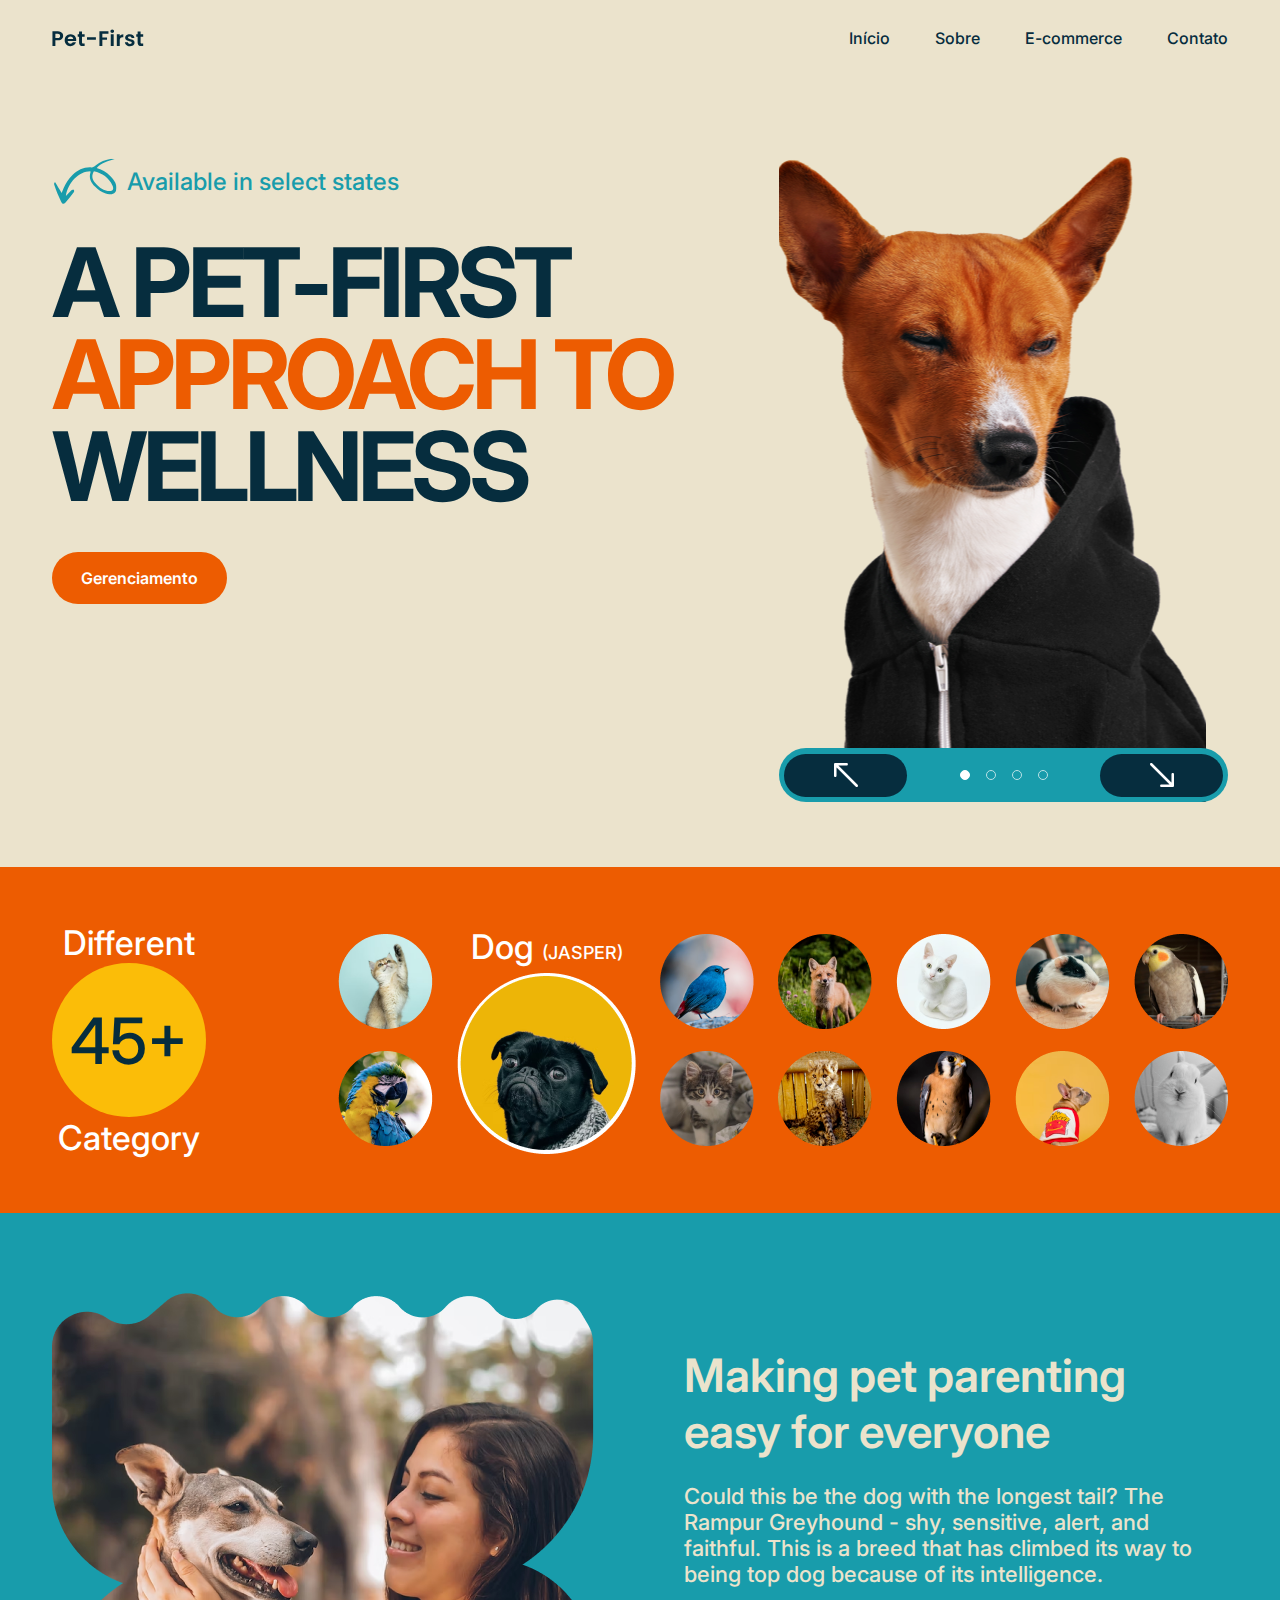
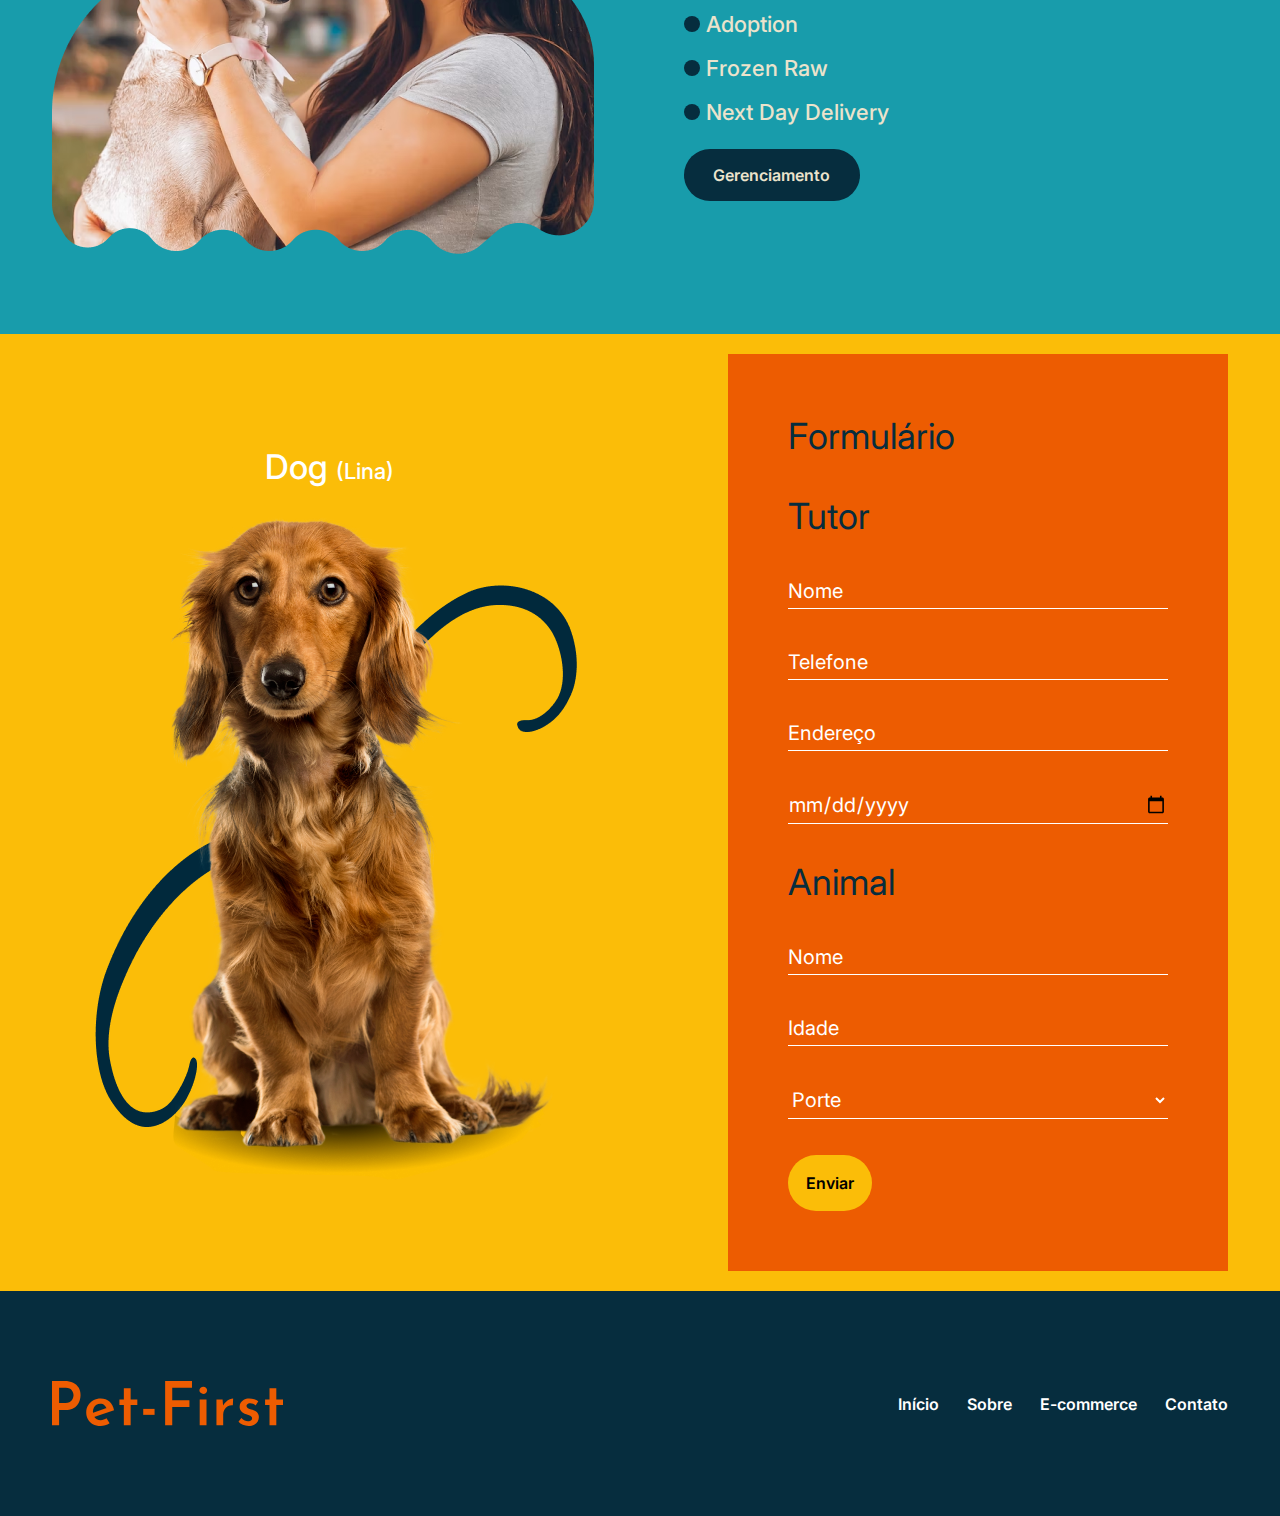
==== commit 0a31d114: "Finalização da Página de Gerenciamento (Armazenamento de dados e HTMl dinâmico)" ====
--- a/index.html
+++ b/index.html
@@ -53,7 +53,7 @@
             <h1>
               A pet-first <span class="laranja">approach to</span> wellness
             </h1>
-            <a href="#" class="btn">Gerenciamento</a>
+            <a href="/gerenciamento.html" class="btn">Gerenciamento</a>
           </div>
         </div>
         <div class="carrossel-dog">
--- a/css/main.min.css
+++ b/css/main.min.css
@@ -1 +1 @@
-*{margin:0;padding:0;box-sizing:border-box;-webkit-font-smoothing:antialiased}img{max-width:100%;display:block}button{cursor:pointer;background-color:rgba(0,0,0,0);border:none}ul{list-style:none}a{text-decoration:none;display:inline-block}.container{width:100%;max-width:1216px;margin:0 auto;padding:0 1.5rem}@media(max-width: 768px){.container{padding:0 1rem}}.header{background-color:#ebe3cc;display:flex;align-items:center;justify-content:space-between;height:4.6875rem;padding:1rem}.header .container{display:flex;align-items:center;justify-content:space-between}@media(max-width: 768px){.header .nav.active .menu{height:calc(100vh - 4.6875rem);visibility:visible;overflow-y:auto}}@media(max-width: 768px){.header .nav.active .hamburger{border-top-color:rgba(0,0,0,0)}}@media(max-width: 768px){.header .nav.active .hamburger::before{transform:rotate(135deg)}}@media(max-width: 768px){.header .nav.active .hamburger::after{transform:rotate(-135deg);top:-0.4375rem}}.header .menu{list-style:none;display:flex;gap:45px}@media(max-width: 768px){.header .menu{display:block;position:absolute;top:4.6875rem;left:0;background:#ebe3cc;text-align:center;width:100%;height:0;z-index:100;visibility:hidden;overflow-y:hidden;transition:all .5s ease;flex-direction:column}}.header .menu a{transition:all .3s ease;color:#062d3e;font-family:Inter;font-size:16px;font-style:normal;font-weight:500;line-height:normal}@media(max-width: 768px){.header .menu a{padding:1rem 0;margin-inline:1rem;border-bottom:3px solid #fbbd08;font-size:24px}}.header .menu a:hover{color:#fff;position:relative;z-index:3}.header .menu a:hover::after{content:"";position:absolute;top:70%;left:50%;transform:translate(-50%, -50%);width:141px;height:41px;background:url("/img/img_hover_navbar.svg") no-repeat center center;background-size:cover;z-index:-1}@media(max-width: 768px){.header .menu a:hover{color:inherit;position:static}.header .menu a:hover::after{content:none}}.header .btn-menu{display:none}@media(max-width: 768px){.header .btn-menu{background:none;border:none;font:inherit;display:flex;align-items:center;gap:.5rem;padding:1rem 0;cursor:pointer;color:#062d3e;font-family:Inter;font-size:16px;font-style:normal;font-weight:500;line-height:normal}}@media(max-width: 768px){.header .btn-menu .hamburger{border-top:.125rem solid;width:1.25rem}.header .btn-menu .hamburger::after,.header .btn-menu .hamburger::before{content:" ";display:block;width:1.25rem;height:.125rem;background:currentColor;margin-top:.3125rem;position:relative;transition:.3s}}.s-hero{padding-top:60px;padding-bottom:45px;background-color:#ebe3cc}@media(max-width: 768px){.s-hero{padding-bottom:105px}}.s-hero .container{display:flex;flex-direction:row}@media(max-width: 768px){.s-hero .container{flex-direction:column;align-items:center}}.s-hero .pet-first{display:flex;gap:28px;flex-direction:column;width:788px}@media(max-width: 1024px){.s-hero .pet-first{width:688px}}@media(max-width: 768px){.s-hero .pet-first{width:100%}}.s-hero .pet-first .top-first{display:flex;gap:8px;align-items:center}@media(max-width: 768px){.s-hero .pet-first .top-first{justify-content:center}}@media(max-width: 768px){.s-hero .pet-first .top-first img{width:45px;height:45px}}.s-hero .pet-first .top-first p{color:#189cab;font-family:Inter;font-size:24px;font-style:normal;font-weight:500}@media(max-width: 768px){.s-hero .pet-first .top-first p{font-size:18px}}.s-hero .pet-first .text-first{position:relative;display:flex;gap:40px;flex-direction:column;align-items:flex-start}@media(max-width: 768px){.s-hero .pet-first .text-first{align-items:center}}.s-hero .pet-first .text-first h1{color:#062d3e;font-family:Inter;font-size:96px;font-style:normal;font-weight:700;line-height:92px;letter-spacing:-4.8px;text-transform:uppercase}@media(max-width: 1024px){.s-hero .pet-first .text-first h1{font-size:58px;line-height:46px;letter-spacing:-2.4px}}@media(max-width: 768px){.s-hero .pet-first .text-first h1{font-size:48px;line-height:36px;letter-spacing:-1.8px;text-align:center}}.s-hero .pet-first .text-first h1 .laranja{color:#ed5c01}.s-hero .pet-first .text-first .btn{transition:all .3s ease;padding:1rem 1.8rem;border-radius:122px;background-color:#ed5c01;color:#fff;font-family:Inter;font-size:16px;font-style:normal;font-weight:600;line-height:normal}.s-hero .pet-first .text-first .btn:hover{background-color:#fff;color:#ed5c01}.s-hero .carrossel-dog{width:449px;height:647px}@media(max-width: 1024px){.s-hero .carrossel-dog{width:249px;height:347px}}.s-hero .carrossel-dog .swiper .mySwiper{position:relative}.s-hero .carrossel-dog .controles{padding:5px;z-index:10;background-color:#189cab;width:449px;height:54px;border-radius:230px;position:absolute;bottom:0;left:0;display:flex;justify-content:space-between;align-items:center}@media(max-width: 1024px){.s-hero .carrossel-dog .controles{width:249px}}.s-hero .carrossel-dog .controles .custom-next,.s-hero .carrossel-dog .controles .custom-prev{z-index:10;display:flex;justify-content:center;align-items:center;background-color:#062d3e;color:#000;width:123px;height:43px;border-radius:500px;cursor:pointer}.s-hero .carrossel-dog .controles .custom-next svg,.s-hero .carrossel-dog .controles .custom-prev svg{margin-bottom:1px;width:24px;height:24px}.s-hero .carrossel-dog .controles .swiper-pagination{z-index:8;display:flex;justify-content:center;align-items:center;gap:8px}.s-hero .carrossel-dog .controles .swiper-pagination-bullet{width:10px;height:10px;background:#189cab;border:1px solid #fff;border-radius:50%;opacity:.7}.s-hero .carrossel-dog .controles .swiper-pagination-bullet-active{background:#fff;opacity:1}.s-hero .carrossel-dog .controles .swiper-pagination-bullets.swiper-pagination-horizontal{bottom:auto}.s-category{background-color:#ed5c01;padding-top:20px;padding-bottom:20px}.s-category p{color:#fff;text-align:center;font-family:Inter;font-size:34px;font-style:normal;font-weight:500}.s-category .container{height:306px;position:relative;display:flex;justify-content:space-between;align-items:center;gap:24px}@media(max-width: 768px){.s-category .container{flex-direction:column;height:auto}}.s-category .differences{display:flex;justify-content:center;align-items:center;flex-direction:column}.s-category .differences .quantidade{background-color:#fbbd08;width:154px;height:154px;border-radius:500px;display:flex;justify-content:center;align-items:center}.s-category .differences .quantidade p{font-size:64px;color:#062d3e}.s-category .img-category{display:flex;justify-content:center;align-items:center;gap:24px}@media(max-width: 768px){.s-category .img-category{flex-direction:column}}.s-category .img-category .category{display:flex;justify-content:center;align-items:center;flex-direction:column;gap:22px}@media(max-width: 768px){.s-category .img-category .category{flex-direction:row}}.s-category .img-category .jasper{display:flex;justify-content:center;align-items:center;flex-direction:column;gap:6px}@media(max-width: 1024px){.s-category .img-category .jasper{display:none}}@media(max-width: 768px){.s-category .img-category .jasper{display:block}}.s-category .img-category .jasper .jasperp{font-size:18px}.s-parent{padding-top:60px;padding-bottom:60px;background-color:#189cab}.s-parent .container{display:flex;flex-direction:row;justify-content:space-between;align-items:center;gap:90px}@media(max-width: 1024px){.s-parent .container{flex-direction:column}}.s-parent .text_s-parent{display:flex;flex-direction:column;gap:24px}.s-parent .text_s-parent h2{color:#ebe3cc;font-family:Inter;font-size:46px;font-style:normal;font-weight:600}.s-parent .text_s-parent p,.s-parent .text_s-parent li{color:#ebe3cc;font-family:Inter;font-size:22px;font-style:normal;font-weight:500}.s-parent .text_s-parent ul{display:flex;flex-direction:column;gap:18px}.s-parent .text_s-parent .btn{transition:all .3s ease;padding:1rem 1.8rem;border-radius:122px;background-color:#062d3e;color:#ebe3cc;font-family:Inter;font-size:16px;font-style:normal;font-weight:600;line-height:normal;max-width:176px}.s-parent .text_s-parent .btn:hover{background-color:#ebe3cc;color:#062d3e}.s-formulario{background-color:#fbbd08}.s-formulario .container{display:flex;justify-content:space-between;align-items:center}@media(max-width: 768px){.s-formulario .container{flex-direction:column;justify-content:center;align-items:center}}.s-formulario .img_s-formulario{display:flex;justify-content:center;align-items:center;flex-direction:column;gap:24px}@media(max-width: 768px){.s-formulario .img_s-formulario{display:none}}.s-formulario .img_s-formulario p{color:#fff;text-align:center;font-family:Inter;font-size:34px;font-style:normal;font-weight:500}.s-formulario .img_s-formulario p span{font-size:22px}.s-formulario .form_s-formulario{display:flex;flex-direction:column;justify-content:center;background-color:#ed5c01;padding:60px;max-width:500px}.s-formulario .form_s-formulario h2{font-family:Inter;font-size:36px;font-style:normal;font-weight:400;color:#062d3e;margin-bottom:36px}.s-formulario .form_s-formulario form input,.s-formulario .form_s-formulario form select{background-color:#ed5c01;border:none;border-bottom:1px solid #fff;outline:none;width:100%;margin-bottom:10px;padding:5px 0;color:#fff;font-family:Inter;font-size:20px;font-style:normal;font-weight:400;color:#fff;margin-bottom:36px}.s-formulario .form_s-formulario form input::placeholder,.s-formulario .form_s-formulario form select::placeholder{font-family:Inter;font-size:20px;font-style:normal;font-weight:400;color:#fff}.s-formulario .form_s-formulario form button{background-color:#fbbd08;color:#000;border:none;padding:18px 18px;border-radius:500px;font-family:Inter;font-size:16px;font-style:normal;font-weight:600}footer{background-color:#062d3e;padding-top:70px;padding-bottom:70px}footer .container{display:flex;justify-content:space-between;align-items:center;flex-direction:row}@media(max-width: 768px){footer .container{flex-direction:column;gap:42px}}footer .container .footer-links{display:flex;gap:28px}@media(max-width: 768px){footer .container .footer-links{flex-direction:column;align-items:center;gap:16px}}footer .container .footer-links a{transition:all .3s ease;color:#fff;font-family:Inter;font-size:16px;font-style:normal;font-weight:600}footer .container .footer-links a:hover{color:#ed5c01}@media(max-width: 768px){footer .container .footer-links a:hover{color:#fff}}@media(max-width: 768px){footer .container .footer-links a{font-size:24px}}/*# sourceMappingURL=main.min.css.map */+*{margin:0;padding:0;box-sizing:border-box;-webkit-font-smoothing:antialiased}img{max-width:100%;display:block}button{cursor:pointer;background-color:rgba(0,0,0,0);border:none}ul{list-style:none}a{text-decoration:none;display:inline-block}.container{width:100%;max-width:1216px;margin:0 auto;padding:0 1.5rem}@media(max-width: 768px){.container{padding:0 1rem}}.header{background-color:#ebe3cc;display:flex;align-items:center;justify-content:space-between;height:4.6875rem;padding:1rem}.header .container{display:flex;align-items:center;justify-content:space-between}@media(max-width: 768px){.header .nav.active .menu{height:calc(100vh - 4.6875rem);visibility:visible;overflow-y:auto}}@media(max-width: 768px){.header .nav.active .hamburger{border-top-color:rgba(0,0,0,0)}}@media(max-width: 768px){.header .nav.active .hamburger::before{transform:rotate(135deg)}}@media(max-width: 768px){.header .nav.active .hamburger::after{transform:rotate(-135deg);top:-0.4375rem}}.header .menu{list-style:none;display:flex;gap:45px}@media(max-width: 768px){.header .menu{display:block;position:absolute;top:4.6875rem;left:0;background:#ebe3cc;text-align:center;width:100%;height:0;z-index:100;visibility:hidden;overflow-y:hidden;transition:all .5s ease;flex-direction:column}}.header .menu a{transition:all .3s ease;color:#062d3e;font-family:Inter;font-size:16px;font-style:normal;font-weight:500;line-height:normal}@media(max-width: 768px){.header .menu a{padding:1rem 0;margin-inline:1rem;border-bottom:3px solid #fbbd08;font-size:24px}}.header .menu a:hover{color:#fff;position:relative;z-index:3}.header .menu a:hover::after{content:"";position:absolute;top:70%;left:50%;transform:translate(-50%, -50%);width:141px;height:41px;background:url("/img/img_hover_navbar.svg") no-repeat center center;background-size:cover;z-index:-1}@media(max-width: 768px){.header .menu a:hover{color:inherit;position:static}.header .menu a:hover::after{content:none}}.header .btn-menu{display:none}@media(max-width: 768px){.header .btn-menu{background:none;border:none;font:inherit;display:flex;align-items:center;gap:.5rem;padding:1rem 0;cursor:pointer;color:#062d3e;font-family:Inter;font-size:16px;font-style:normal;font-weight:500;line-height:normal}}@media(max-width: 768px){.header .btn-menu .hamburger{border-top:.125rem solid;width:1.25rem}.header .btn-menu .hamburger::after,.header .btn-menu .hamburger::before{content:" ";display:block;width:1.25rem;height:.125rem;background:currentColor;margin-top:.3125rem;position:relative;transition:.3s}}.s-hero{padding-top:60px;padding-bottom:45px;background-color:#ebe3cc}@media(max-width: 768px){.s-hero{padding-bottom:105px}}.s-hero .container{display:flex;flex-direction:row}@media(max-width: 768px){.s-hero .container{flex-direction:column;align-items:center}}.s-hero .pet-first{display:flex;gap:28px;flex-direction:column;width:788px}@media(max-width: 1024px){.s-hero .pet-first{width:688px}}@media(max-width: 768px){.s-hero .pet-first{width:100%}}.s-hero .pet-first .top-first{display:flex;gap:8px;align-items:center}@media(max-width: 768px){.s-hero .pet-first .top-first{justify-content:center}}@media(max-width: 768px){.s-hero .pet-first .top-first img{width:45px;height:45px}}.s-hero .pet-first .top-first p{color:#189cab;font-family:Inter;font-size:24px;font-style:normal;font-weight:500}@media(max-width: 768px){.s-hero .pet-first .top-first p{font-size:18px}}.s-hero .pet-first .text-first{position:relative;display:flex;gap:40px;flex-direction:column;align-items:flex-start}@media(max-width: 768px){.s-hero .pet-first .text-first{align-items:center}}.s-hero .pet-first .text-first h1{color:#062d3e;font-family:Inter;font-size:96px;font-style:normal;font-weight:700;line-height:92px;letter-spacing:-4.8px;text-transform:uppercase}@media(max-width: 1024px){.s-hero .pet-first .text-first h1{font-size:58px;line-height:46px;letter-spacing:-2.4px}}@media(max-width: 768px){.s-hero .pet-first .text-first h1{font-size:48px;line-height:36px;letter-spacing:-1.8px;text-align:center}}.s-hero .pet-first .text-first h1 .laranja{color:#ed5c01}.s-hero .pet-first .text-first .btn{transition:all .3s ease;padding:1rem 1.8rem;border-radius:122px;background-color:#ed5c01;color:#fff;font-family:Inter;font-size:16px;font-style:normal;font-weight:600;line-height:normal}.s-hero .pet-first .text-first .btn:hover{background-color:#fff;color:#ed5c01}.s-hero .carrossel-dog{width:449px;height:647px}@media(max-width: 1024px){.s-hero .carrossel-dog{width:249px;height:347px}}.s-hero .carrossel-dog .swiper .mySwiper{position:relative}.s-hero .carrossel-dog .controles{padding:5px;z-index:10;background-color:#189cab;width:449px;height:54px;border-radius:230px;position:absolute;bottom:0;left:0;display:flex;justify-content:space-between;align-items:center}@media(max-width: 1024px){.s-hero .carrossel-dog .controles{width:249px}}.s-hero .carrossel-dog .controles .custom-next,.s-hero .carrossel-dog .controles .custom-prev{z-index:10;display:flex;justify-content:center;align-items:center;background-color:#062d3e;color:#000;width:123px;height:43px;border-radius:500px;cursor:pointer}.s-hero .carrossel-dog .controles .custom-next svg,.s-hero .carrossel-dog .controles .custom-prev svg{margin-bottom:1px;width:24px;height:24px}.s-hero .carrossel-dog .controles .swiper-pagination{z-index:8;display:flex;justify-content:center;align-items:center;gap:8px}.s-hero .carrossel-dog .controles .swiper-pagination-bullet{width:10px;height:10px;background:#189cab;border:1px solid #fff;border-radius:50%;opacity:.7}.s-hero .carrossel-dog .controles .swiper-pagination-bullet-active{background:#fff;opacity:1}.s-hero .carrossel-dog .controles .swiper-pagination-bullets.swiper-pagination-horizontal{bottom:auto}.s-category{background-color:#ed5c01;padding-top:20px;padding-bottom:20px}.s-category p{color:#fff;text-align:center;font-family:Inter;font-size:34px;font-style:normal;font-weight:500}.s-category .container{height:306px;position:relative;display:flex;justify-content:space-between;align-items:center;gap:24px}@media(max-width: 768px){.s-category .container{flex-direction:column;height:auto}}.s-category .differences{display:flex;justify-content:center;align-items:center;flex-direction:column}.s-category .differences .quantidade{background-color:#fbbd08;width:154px;height:154px;border-radius:500px;display:flex;justify-content:center;align-items:center}.s-category .differences .quantidade p{font-size:64px;color:#062d3e}.s-category .img-category{display:flex;justify-content:center;align-items:center;gap:24px}@media(max-width: 768px){.s-category .img-category{flex-direction:column}}.s-category .img-category .category{display:flex;justify-content:center;align-items:center;flex-direction:column;gap:22px}@media(max-width: 768px){.s-category .img-category .category{flex-direction:row}}.s-category .img-category .jasper{display:flex;justify-content:center;align-items:center;flex-direction:column;gap:6px}@media(max-width: 1024px){.s-category .img-category .jasper{display:none}}@media(max-width: 768px){.s-category .img-category .jasper{display:block}}.s-category .img-category .jasper .jasperp{font-size:18px}.s-parent{padding-top:60px;padding-bottom:60px;background-color:#189cab}.s-parent .container{display:flex;flex-direction:row;justify-content:space-between;align-items:center;gap:90px}@media(max-width: 1024px){.s-parent .container{flex-direction:column}}.s-parent .text_s-parent{display:flex;flex-direction:column;gap:24px}.s-parent .text_s-parent h2{color:#ebe3cc;font-family:Inter;font-size:46px;font-style:normal;font-weight:600}.s-parent .text_s-parent p,.s-parent .text_s-parent li{color:#ebe3cc;font-family:Inter;font-size:22px;font-style:normal;font-weight:500}.s-parent .text_s-parent ul{display:flex;flex-direction:column;gap:18px}.s-parent .text_s-parent .btn{transition:all .3s ease;padding:1rem 1.8rem;border-radius:122px;background-color:#062d3e;color:#ebe3cc;font-family:Inter;font-size:16px;font-style:normal;font-weight:600;line-height:normal;max-width:176px}.s-parent .text_s-parent .btn:hover{background-color:#ebe3cc;color:#062d3e}.s-formulario{background-color:#fbbd08}.s-formulario .container{display:flex;justify-content:space-between;align-items:center}@media(max-width: 768px){.s-formulario .container{flex-direction:column;justify-content:center;align-items:center}}.s-formulario .img_s-formulario{display:flex;justify-content:center;align-items:center;flex-direction:column;gap:24px}@media(max-width: 768px){.s-formulario .img_s-formulario{display:none}}.s-formulario .img_s-formulario p{color:#fff;text-align:center;font-family:Inter;font-size:34px;font-style:normal;font-weight:500}.s-formulario .img_s-formulario p span{font-size:22px}.s-formulario .form_s-formulario{display:flex;flex-direction:column;justify-content:center;background-color:#ed5c01;padding:60px;max-width:500px}.s-formulario .form_s-formulario h2{font-family:Inter;font-size:36px;font-style:normal;font-weight:400;color:#062d3e;margin-bottom:36px}.s-formulario .form_s-formulario form input,.s-formulario .form_s-formulario form select{background-color:#ed5c01;border:none;border-bottom:1px solid #fff;outline:none;width:100%;margin-bottom:10px;padding:5px 0;color:#fff;font-family:Inter;font-size:20px;font-style:normal;font-weight:400;color:#fff;margin-bottom:36px}.s-formulario .form_s-formulario form input::placeholder,.s-formulario .form_s-formulario form select::placeholder{font-family:Inter;font-size:20px;font-style:normal;font-weight:400;color:#fff}.s-formulario .form_s-formulario form button{background-color:#fbbd08;color:#000;border:none;padding:18px 18px;border-radius:500px;font-family:Inter;font-size:16px;font-style:normal;font-weight:600}body{background-color:#fbbd08}body .container{display:grid;grid-template-columns:repeat(auto-fill, minmax(300px, 1fr));gap:20px;padding:20px}body .card{transition:all .3s ease;background-color:#ebe3cc;border-radius:15px;padding:50px;cursor:pointer;display:flex;flex-direction:column;gap:20px}body .card:hover{transform:scale(1.05)}body .card p{color:#062d3e;font-family:Inter;font-size:16px;font-style:normal;font-weight:600}body .modal{display:flex;justify-content:center;align-items:center;position:fixed;top:0;left:0;width:100%;height:100%;background-color:rgba(0,0,0,.5)}body .modal-content{background-color:#ebe3cc;padding:50px;border-radius:15px;max-width:500px;width:100%;display:flex;flex-direction:column;gap:20px}body .modal-content h2{color:#062d3e;font-family:Inter;font-size:24px;font-style:normal;font-weight:600}body .modal-content p{color:#062d3e;font-family:Inter;font-size:16px;font-style:normal;font-weight:600}body .close-button{color:#062d3e;font-size:2.5rem;cursor:pointer}footer{background-color:#062d3e;padding-top:70px;padding-bottom:70px}footer .container{display:flex;justify-content:space-between;align-items:center;flex-direction:row}@media(max-width: 768px){footer .container{flex-direction:column;gap:42px}}footer .container .footer-links{display:flex;gap:28px}@media(max-width: 768px){footer .container .footer-links{flex-direction:column;align-items:center;gap:16px}}footer .container .footer-links a{transition:all .3s ease;color:#fff;font-family:Inter;font-size:16px;font-style:normal;font-weight:600}footer .container .footer-links a:hover{color:#ed5c01}@media(max-width: 768px){footer .container .footer-links a:hover{color:#fff}}@media(max-width: 768px){footer .container .footer-links a{font-size:24px}}/*# sourceMappingURL=main.min.css.map */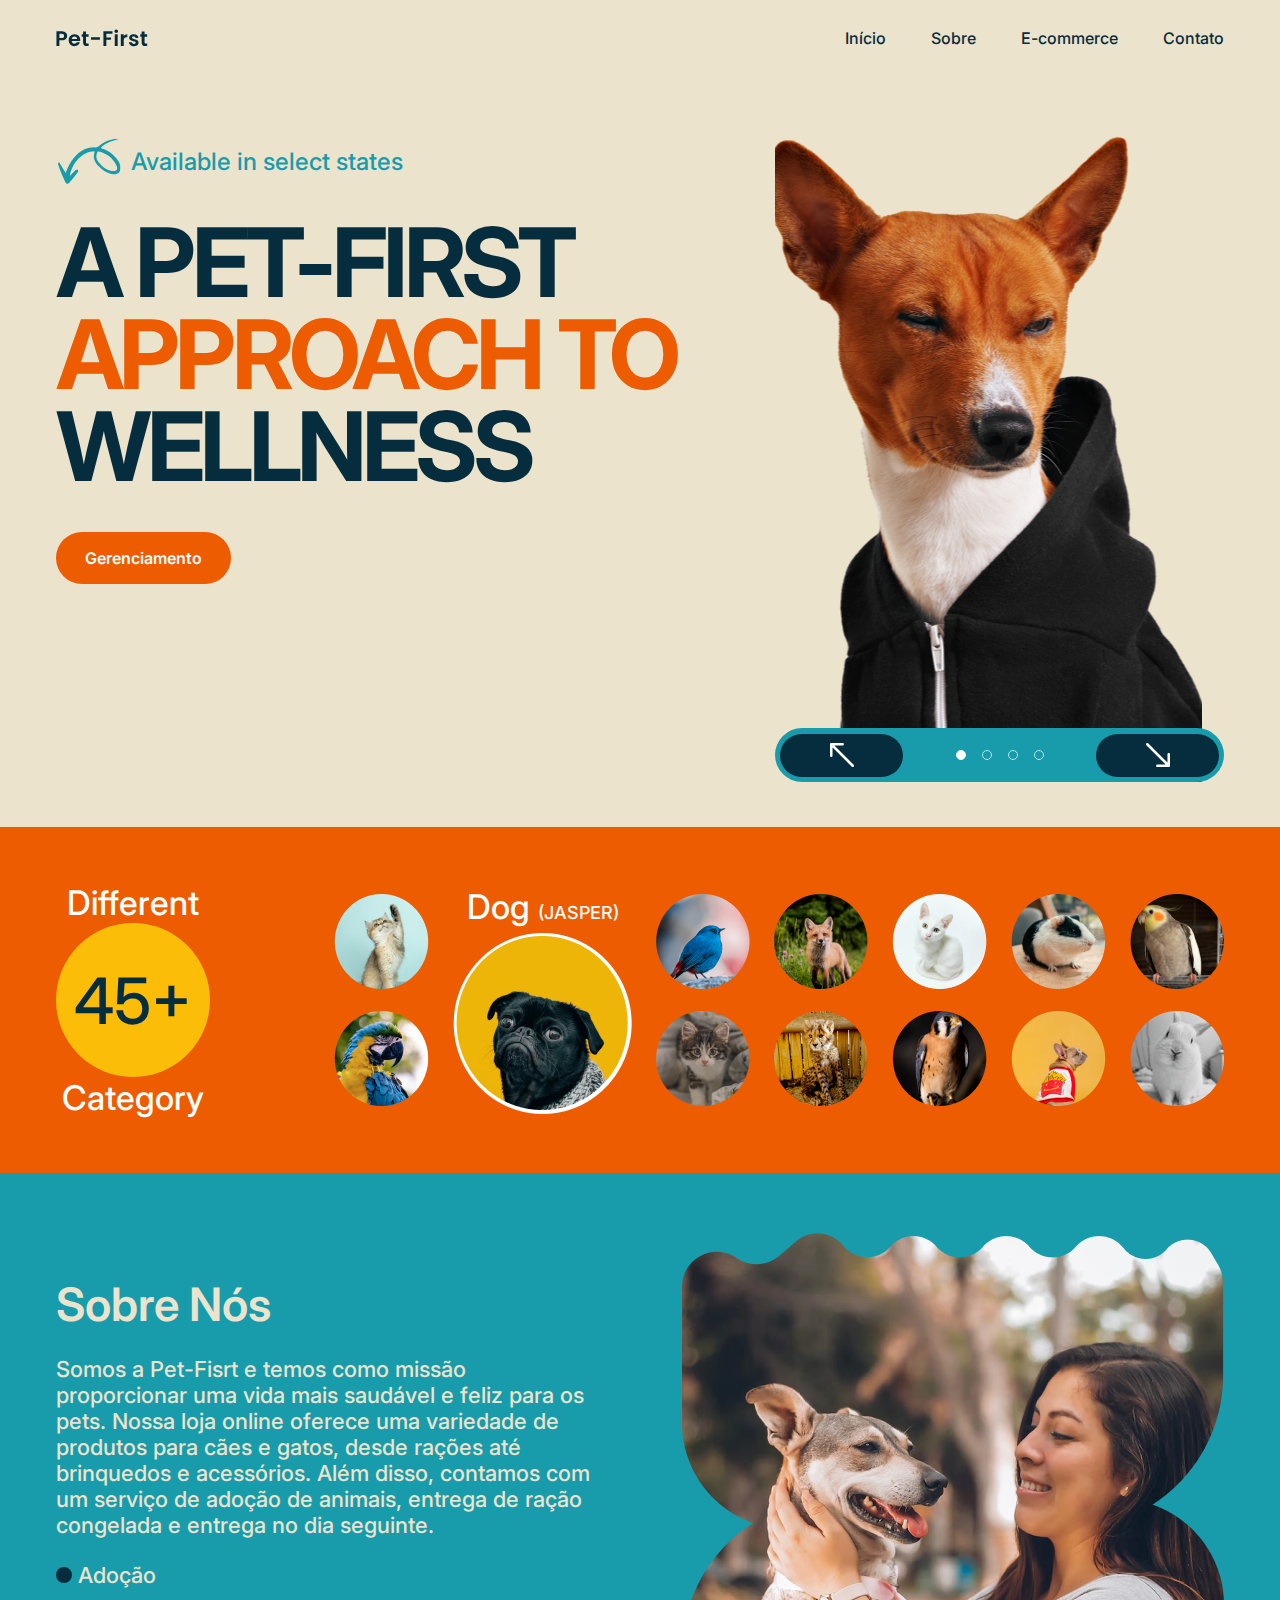
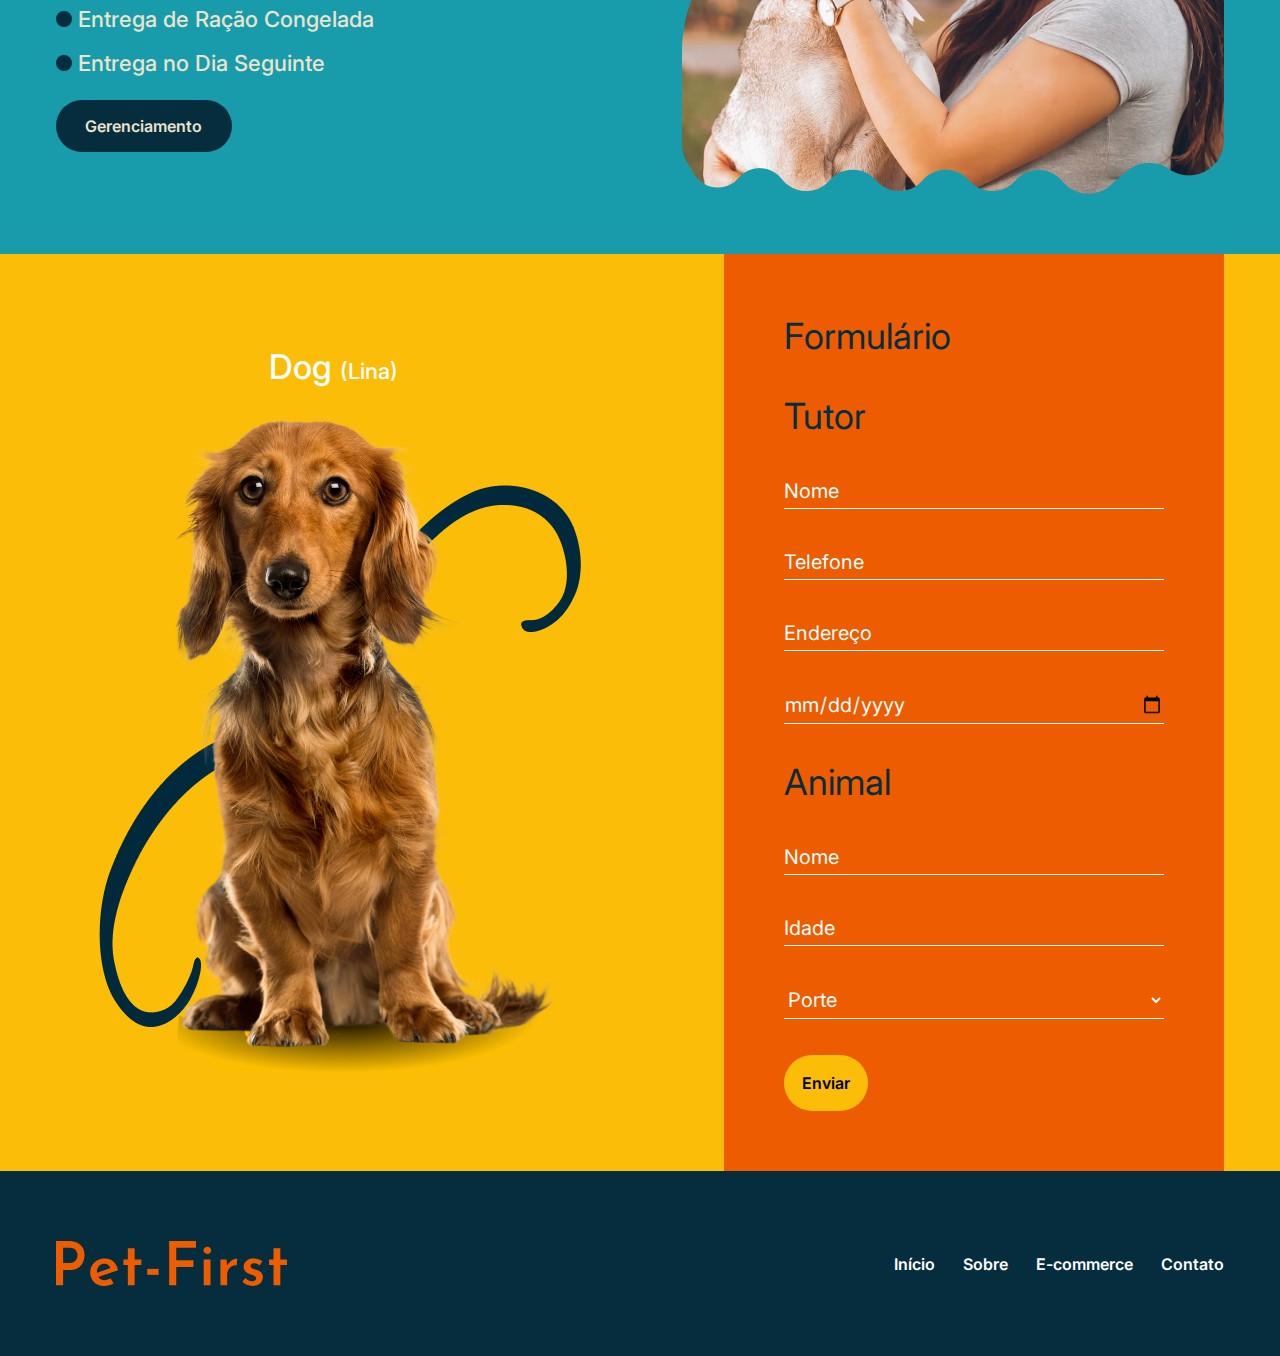
==== commit 7f3a906a: "Construção da Página E-commerce" ====
--- a/index.html
+++ b/index.html
@@ -14,6 +14,7 @@
     <meta charset="UTF-8" />
     <meta name="viewport" content="width=device-width, initial-scale=1.0" />
     <title>Pet-First</title>
+    <link rel="icon" href="/img/favicon.svg" type="image/svg" />
     <link rel="stylesheet" href="css/main.min.css" />
     <script defer src="/js/responsivo_header.js"></script>
   </head>
@@ -150,16 +151,14 @@
     </section>
     <section class="s-parent" id="s-parent">
       <div class="container">
-        <img
-          src="img/img_s-parent.png"
-          alt="Imagem de um cachorro com uma mulher"
-        />
         <div class="text_s-parent">
-          <h2>Making pet parenting easy for everyone</h2>
+          <h2>Sobre Nós</h2>
           <p>
-            Could this be the dog with the longest tail? The Rampur Greyhound -
-            shy, sensitive, alert, and faithful. This is a breed that has
-            climbed its way to being top dog because of its intelligence.
+            Somos a Pet-Fisrt e temos como missão proporcionar uma vida mais
+            saudável e feliz para os pets. Nossa loja online oferece uma
+            variedade de produtos para cães e gatos, desde rações até brinquedos
+            e acessórios. Além disso, contamos com um serviço de adoção de
+            animais, entrega de ração congelada e entrega no dia seguinte.
           </p>
           <ul>
             <li>
@@ -173,7 +172,7 @@
                 >
                   <circle cx="8" cy="8.00012" r="8" fill="#062D3E" />
                 </svg> </span
-              >Adoption
+              >Adoção
             </li>
             <li>
               <span
@@ -186,7 +185,7 @@
                 >
                   <circle cx="8" cy="8.00012" r="8" fill="#062D3E" />
                 </svg> </span
-              >Frozen Raw
+              >Entrega de Ração Congelada
             </li>
             <li>
               <span
@@ -199,11 +198,15 @@
                 >
                   <circle cx="8" cy="8.00012" r="8" fill="#062D3E" />
                 </svg> </span
-              >Next Day Delivery
+              >Entrega no Dia Seguinte
             </li>
           </ul>
-          <a href="#" class="btn">Gerenciamento</a>
-        </div>
+          <a href="/gerenciamento.html" class="btn">Gerenciamento</a>
+        </div>
+        <img
+          src="img/img_s-parent.png"
+          alt="Imagem de um cachorro com uma mulher"
+        />
       </div>
     </section>
     <section class="s-formulario" id="s-formulario">
--- a/css/main.min.css
+++ b/css/main.min.css
@@ -1 +1 @@
-*{margin:0;padding:0;box-sizing:border-box;-webkit-font-smoothing:antialiased}img{max-width:100%;display:block}button{cursor:pointer;background-color:rgba(0,0,0,0);border:none}ul{list-style:none}a{text-decoration:none;display:inline-block}.container{width:100%;max-width:1216px;margin:0 auto;padding:0 1.5rem}@media(max-width: 768px){.container{padding:0 1rem}}.header{background-color:#ebe3cc;display:flex;align-items:center;justify-content:space-between;height:4.6875rem;padding:1rem}.header .container{display:flex;align-items:center;justify-content:space-between}@media(max-width: 768px){.header .nav.active .menu{height:calc(100vh - 4.6875rem);visibility:visible;overflow-y:auto}}@media(max-width: 768px){.header .nav.active .hamburger{border-top-color:rgba(0,0,0,0)}}@media(max-width: 768px){.header .nav.active .hamburger::before{transform:rotate(135deg)}}@media(max-width: 768px){.header .nav.active .hamburger::after{transform:rotate(-135deg);top:-0.4375rem}}.header .menu{list-style:none;display:flex;gap:45px}@media(max-width: 768px){.header .menu{display:block;position:absolute;top:4.6875rem;left:0;background:#ebe3cc;text-align:center;width:100%;height:0;z-index:100;visibility:hidden;overflow-y:hidden;transition:all .5s ease;flex-direction:column}}.header .menu a{transition:all .3s ease;color:#062d3e;font-family:Inter;font-size:16px;font-style:normal;font-weight:500;line-height:normal}@media(max-width: 768px){.header .menu a{padding:1rem 0;margin-inline:1rem;border-bottom:3px solid #fbbd08;font-size:24px}}.header .menu a:hover{color:#fff;position:relative;z-index:3}.header .menu a:hover::after{content:"";position:absolute;top:70%;left:50%;transform:translate(-50%, -50%);width:141px;height:41px;background:url("/img/img_hover_navbar.svg") no-repeat center center;background-size:cover;z-index:-1}@media(max-width: 768px){.header .menu a:hover{color:inherit;position:static}.header .menu a:hover::after{content:none}}.header .btn-menu{display:none}@media(max-width: 768px){.header .btn-menu{background:none;border:none;font:inherit;display:flex;align-items:center;gap:.5rem;padding:1rem 0;cursor:pointer;color:#062d3e;font-family:Inter;font-size:16px;font-style:normal;font-weight:500;line-height:normal}}@media(max-width: 768px){.header .btn-menu .hamburger{border-top:.125rem solid;width:1.25rem}.header .btn-menu .hamburger::after,.header .btn-menu .hamburger::before{content:" ";display:block;width:1.25rem;height:.125rem;background:currentColor;margin-top:.3125rem;position:relative;transition:.3s}}.s-hero{padding-top:60px;padding-bottom:45px;background-color:#ebe3cc}@media(max-width: 768px){.s-hero{padding-bottom:105px}}.s-hero .container{display:flex;flex-direction:row}@media(max-width: 768px){.s-hero .container{flex-direction:column;align-items:center}}.s-hero .pet-first{display:flex;gap:28px;flex-direction:column;width:788px}@media(max-width: 1024px){.s-hero .pet-first{width:688px}}@media(max-width: 768px){.s-hero .pet-first{width:100%}}.s-hero .pet-first .top-first{display:flex;gap:8px;align-items:center}@media(max-width: 768px){.s-hero .pet-first .top-first{justify-content:center}}@media(max-width: 768px){.s-hero .pet-first .top-first img{width:45px;height:45px}}.s-hero .pet-first .top-first p{color:#189cab;font-family:Inter;font-size:24px;font-style:normal;font-weight:500}@media(max-width: 768px){.s-hero .pet-first .top-first p{font-size:18px}}.s-hero .pet-first .text-first{position:relative;display:flex;gap:40px;flex-direction:column;align-items:flex-start}@media(max-width: 768px){.s-hero .pet-first .text-first{align-items:center}}.s-hero .pet-first .text-first h1{color:#062d3e;font-family:Inter;font-size:96px;font-style:normal;font-weight:700;line-height:92px;letter-spacing:-4.8px;text-transform:uppercase}@media(max-width: 1024px){.s-hero .pet-first .text-first h1{font-size:58px;line-height:46px;letter-spacing:-2.4px}}@media(max-width: 768px){.s-hero .pet-first .text-first h1{font-size:48px;line-height:36px;letter-spacing:-1.8px;text-align:center}}.s-hero .pet-first .text-first h1 .laranja{color:#ed5c01}.s-hero .pet-first .text-first .btn{transition:all .3s ease;padding:1rem 1.8rem;border-radius:122px;background-color:#ed5c01;color:#fff;font-family:Inter;font-size:16px;font-style:normal;font-weight:600;line-height:normal}.s-hero .pet-first .text-first .btn:hover{background-color:#fff;color:#ed5c01}.s-hero .carrossel-dog{width:449px;height:647px}@media(max-width: 1024px){.s-hero .carrossel-dog{width:249px;height:347px}}.s-hero .carrossel-dog .swiper .mySwiper{position:relative}.s-hero .carrossel-dog .controles{padding:5px;z-index:10;background-color:#189cab;width:449px;height:54px;border-radius:230px;position:absolute;bottom:0;left:0;display:flex;justify-content:space-between;align-items:center}@media(max-width: 1024px){.s-hero .carrossel-dog .controles{width:249px}}.s-hero .carrossel-dog .controles .custom-next,.s-hero .carrossel-dog .controles .custom-prev{z-index:10;display:flex;justify-content:center;align-items:center;background-color:#062d3e;color:#000;width:123px;height:43px;border-radius:500px;cursor:pointer}.s-hero .carrossel-dog .controles .custom-next svg,.s-hero .carrossel-dog .controles .custom-prev svg{margin-bottom:1px;width:24px;height:24px}.s-hero .carrossel-dog .controles .swiper-pagination{z-index:8;display:flex;justify-content:center;align-items:center;gap:8px}.s-hero .carrossel-dog .controles .swiper-pagination-bullet{width:10px;height:10px;background:#189cab;border:1px solid #fff;border-radius:50%;opacity:.7}.s-hero .carrossel-dog .controles .swiper-pagination-bullet-active{background:#fff;opacity:1}.s-hero .carrossel-dog .controles .swiper-pagination-bullets.swiper-pagination-horizontal{bottom:auto}.s-category{background-color:#ed5c01;padding-top:20px;padding-bottom:20px}.s-category p{color:#fff;text-align:center;font-family:Inter;font-size:34px;font-style:normal;font-weight:500}.s-category .container{height:306px;position:relative;display:flex;justify-content:space-between;align-items:center;gap:24px}@media(max-width: 768px){.s-category .container{flex-direction:column;height:auto}}.s-category .differences{display:flex;justify-content:center;align-items:center;flex-direction:column}.s-category .differences .quantidade{background-color:#fbbd08;width:154px;height:154px;border-radius:500px;display:flex;justify-content:center;align-items:center}.s-category .differences .quantidade p{font-size:64px;color:#062d3e}.s-category .img-category{display:flex;justify-content:center;align-items:center;gap:24px}@media(max-width: 768px){.s-category .img-category{flex-direction:column}}.s-category .img-category .category{display:flex;justify-content:center;align-items:center;flex-direction:column;gap:22px}@media(max-width: 768px){.s-category .img-category .category{flex-direction:row}}.s-category .img-category .jasper{display:flex;justify-content:center;align-items:center;flex-direction:column;gap:6px}@media(max-width: 1024px){.s-category .img-category .jasper{display:none}}@media(max-width: 768px){.s-category .img-category .jasper{display:block}}.s-category .img-category .jasper .jasperp{font-size:18px}.s-parent{padding-top:60px;padding-bottom:60px;background-color:#189cab}.s-parent .container{display:flex;flex-direction:row;justify-content:space-between;align-items:center;gap:90px}@media(max-width: 1024px){.s-parent .container{flex-direction:column}}.s-parent .text_s-parent{display:flex;flex-direction:column;gap:24px}.s-parent .text_s-parent h2{color:#ebe3cc;font-family:Inter;font-size:46px;font-style:normal;font-weight:600}.s-parent .text_s-parent p,.s-parent .text_s-parent li{color:#ebe3cc;font-family:Inter;font-size:22px;font-style:normal;font-weight:500}.s-parent .text_s-parent ul{display:flex;flex-direction:column;gap:18px}.s-parent .text_s-parent .btn{transition:all .3s ease;padding:1rem 1.8rem;border-radius:122px;background-color:#062d3e;color:#ebe3cc;font-family:Inter;font-size:16px;font-style:normal;font-weight:600;line-height:normal;max-width:176px}.s-parent .text_s-parent .btn:hover{background-color:#ebe3cc;color:#062d3e}.s-formulario{background-color:#fbbd08}.s-formulario .container{display:flex;justify-content:space-between;align-items:center}@media(max-width: 768px){.s-formulario .container{flex-direction:column;justify-content:center;align-items:center}}.s-formulario .img_s-formulario{display:flex;justify-content:center;align-items:center;flex-direction:column;gap:24px}@media(max-width: 768px){.s-formulario .img_s-formulario{display:none}}.s-formulario .img_s-formulario p{color:#fff;text-align:center;font-family:Inter;font-size:34px;font-style:normal;font-weight:500}.s-formulario .img_s-formulario p span{font-size:22px}.s-formulario .form_s-formulario{display:flex;flex-direction:column;justify-content:center;background-color:#ed5c01;padding:60px;max-width:500px}.s-formulario .form_s-formulario h2{font-family:Inter;font-size:36px;font-style:normal;font-weight:400;color:#062d3e;margin-bottom:36px}.s-formulario .form_s-formulario form input,.s-formulario .form_s-formulario form select{background-color:#ed5c01;border:none;border-bottom:1px solid #fff;outline:none;width:100%;margin-bottom:10px;padding:5px 0;color:#fff;font-family:Inter;font-size:20px;font-style:normal;font-weight:400;color:#fff;margin-bottom:36px}.s-formulario .form_s-formulario form input::placeholder,.s-formulario .form_s-formulario form select::placeholder{font-family:Inter;font-size:20px;font-style:normal;font-weight:400;color:#fff}.s-formulario .form_s-formulario form button{background-color:#fbbd08;color:#000;border:none;padding:18px 18px;border-radius:500px;font-family:Inter;font-size:16px;font-style:normal;font-weight:600}body{background-color:#fbbd08}body .container{display:grid;grid-template-columns:repeat(auto-fill, minmax(300px, 1fr));gap:20px;padding:20px}body .card{transition:all .3s ease;background-color:#ebe3cc;border-radius:15px;padding:50px;cursor:pointer;display:flex;flex-direction:column;gap:20px}body .card:hover{transform:scale(1.05)}body .card p{color:#062d3e;font-family:Inter;font-size:16px;font-style:normal;font-weight:600}body .modal{display:flex;justify-content:center;align-items:center;position:fixed;top:0;left:0;width:100%;height:100%;background-color:rgba(0,0,0,.5)}body .modal-content{background-color:#ebe3cc;padding:50px;border-radius:15px;max-width:500px;width:100%;display:flex;flex-direction:column;gap:20px}body .modal-content h2{color:#062d3e;font-family:Inter;font-size:24px;font-style:normal;font-weight:600}body .modal-content p{color:#062d3e;font-family:Inter;font-size:16px;font-style:normal;font-weight:600}body .close-button{color:#062d3e;font-size:2.5rem;cursor:pointer}footer{background-color:#062d3e;padding-top:70px;padding-bottom:70px}footer .container{display:flex;justify-content:space-between;align-items:center;flex-direction:row}@media(max-width: 768px){footer .container{flex-direction:column;gap:42px}}footer .container .footer-links{display:flex;gap:28px}@media(max-width: 768px){footer .container .footer-links{flex-direction:column;align-items:center;gap:16px}}footer .container .footer-links a{transition:all .3s ease;color:#fff;font-family:Inter;font-size:16px;font-style:normal;font-weight:600}footer .container .footer-links a:hover{color:#ed5c01}@media(max-width: 768px){footer .container .footer-links a:hover{color:#fff}}@media(max-width: 768px){footer .container .footer-links a{font-size:24px}}/*# sourceMappingURL=main.min.css.map */+*{margin:0;padding:0;box-sizing:border-box;-webkit-font-smoothing:antialiased}img{max-width:100%;display:block}button{cursor:pointer;background-color:rgba(0,0,0,0);border:none}ul{list-style:none}a{text-decoration:none;display:inline-block}.container{width:100%;max-width:1216px;margin:0 auto;padding:0 1.5rem}@media(max-width: 768px){.container{padding:0 1rem}}.header{background-color:#ebe3cc;display:flex;align-items:center;justify-content:space-between;height:4.6875rem;padding:1rem}.header .container{display:flex;align-items:center;justify-content:space-between}@media(max-width: 768px){.header .nav.active .menu{height:calc(100vh - 4.6875rem);visibility:visible;overflow-y:auto}}@media(max-width: 768px){.header .nav.active .hamburger{border-top-color:rgba(0,0,0,0)}}@media(max-width: 768px){.header .nav.active .hamburger::before{transform:rotate(135deg)}}@media(max-width: 768px){.header .nav.active .hamburger::after{transform:rotate(-135deg);top:-0.4375rem}}.header .menu{list-style:none;display:flex;gap:45px}@media(max-width: 768px){.header .menu{display:block;position:absolute;top:4.6875rem;left:0;background:#ebe3cc;text-align:center;width:100%;height:0;z-index:100;visibility:hidden;overflow-y:hidden;transition:all .5s ease;flex-direction:column}}.header .menu a{transition:all .3s ease;color:#062d3e;font-family:Inter;font-size:16px;font-style:normal;font-weight:500;line-height:normal}@media(max-width: 768px){.header .menu a{padding:1rem 0;margin-inline:1rem;border-bottom:3px solid #fbbd08;font-size:24px}}.header .menu a:hover{color:#fff;position:relative;z-index:3}.header .menu a:hover::after{content:"";position:absolute;top:70%;left:50%;transform:translate(-50%, -50%);width:141px;height:41px;background:url("/img/img_hover_navbar.svg") no-repeat center center;background-size:cover;z-index:-1}@media(max-width: 768px){.header .menu a:hover{color:inherit;position:static}.header .menu a:hover::after{content:none}}.header .btn-menu{display:none}@media(max-width: 768px){.header .btn-menu{background:none;border:none;font:inherit;display:flex;align-items:center;gap:.5rem;padding:1rem 0;cursor:pointer;color:#062d3e;font-family:Inter;font-size:16px;font-style:normal;font-weight:500;line-height:normal}}@media(max-width: 768px){.header .btn-menu .hamburger{border-top:.125rem solid;width:1.25rem}.header .btn-menu .hamburger::after,.header .btn-menu .hamburger::before{content:" ";display:block;width:1.25rem;height:.125rem;background:currentColor;margin-top:.3125rem;position:relative;transition:.3s}}.s-hero{padding-top:60px;padding-bottom:45px;background-color:#ebe3cc}@media(max-width: 768px){.s-hero{padding-bottom:105px}}.s-hero .container{display:flex;flex-direction:row}@media(max-width: 768px){.s-hero .container{flex-direction:column;align-items:center}}.s-hero .pet-first{display:flex;gap:28px;flex-direction:column;width:788px}@media(max-width: 1024px){.s-hero .pet-first{width:688px}}@media(max-width: 768px){.s-hero .pet-first{width:100%}}.s-hero .pet-first .top-first{display:flex;gap:8px;align-items:center}@media(max-width: 768px){.s-hero .pet-first .top-first{justify-content:center}}@media(max-width: 768px){.s-hero .pet-first .top-first img{width:45px;height:45px}}.s-hero .pet-first .top-first p{color:#189cab;font-family:Inter;font-size:24px;font-style:normal;font-weight:500}@media(max-width: 768px){.s-hero .pet-first .top-first p{font-size:18px}}.s-hero .pet-first .text-first{position:relative;display:flex;gap:40px;flex-direction:column;align-items:flex-start}@media(max-width: 768px){.s-hero .pet-first .text-first{align-items:center}}.s-hero .pet-first .text-first h1{color:#062d3e;font-family:Inter;font-size:96px;font-style:normal;font-weight:700;line-height:92px;letter-spacing:-4.8px;text-transform:uppercase}@media(max-width: 1024px){.s-hero .pet-first .text-first h1{font-size:58px;line-height:46px;letter-spacing:-2.4px}}@media(max-width: 768px){.s-hero .pet-first .text-first h1{font-size:48px;line-height:36px;letter-spacing:-1.8px;text-align:center}}.s-hero .pet-first .text-first h1 .laranja{color:#ed5c01}.s-hero .pet-first .text-first .btn{transition:all .3s ease;padding:1rem 1.8rem;border-radius:122px;background-color:#ed5c01;color:#fff;font-family:Inter;font-size:16px;font-style:normal;font-weight:600;line-height:normal}.s-hero .pet-first .text-first .btn:hover{background-color:#fff;color:#ed5c01}.s-hero .carrossel-dog{width:449px;height:647px}@media(max-width: 1024px){.s-hero .carrossel-dog{width:249px;height:347px}}.s-hero .carrossel-dog .swiper .mySwiper{position:relative}.s-hero .carrossel-dog .controles{padding:5px;z-index:10;background-color:#189cab;width:449px;height:54px;border-radius:230px;position:absolute;bottom:0;left:0;display:flex;justify-content:space-between;align-items:center}@media(max-width: 1024px){.s-hero .carrossel-dog .controles{width:249px}}.s-hero .carrossel-dog .controles .custom-next,.s-hero .carrossel-dog .controles .custom-prev{z-index:10;display:flex;justify-content:center;align-items:center;background-color:#062d3e;color:#000;width:123px;height:43px;border-radius:500px;cursor:pointer}.s-hero .carrossel-dog .controles .custom-next svg,.s-hero .carrossel-dog .controles .custom-prev svg{margin-bottom:1px;width:24px;height:24px}.s-hero .carrossel-dog .controles .swiper-pagination{z-index:8;display:flex;justify-content:center;align-items:center;gap:8px}.s-hero .carrossel-dog .controles .swiper-pagination-bullet{width:10px;height:10px;background:#189cab;border:1px solid #fff;border-radius:50%;opacity:.7}.s-hero .carrossel-dog .controles .swiper-pagination-bullet-active{background:#fff;opacity:1}.s-hero .carrossel-dog .controles .swiper-pagination-bullets.swiper-pagination-horizontal{bottom:auto}.s-category{background-color:#ed5c01;padding-top:20px;padding-bottom:20px}.s-category p{color:#fff;text-align:center;font-family:Inter;font-size:34px;font-style:normal;font-weight:500}.s-category .container{height:306px;position:relative;display:flex;justify-content:space-between;align-items:center;gap:24px}@media(max-width: 768px){.s-category .container{flex-direction:column;height:auto}}.s-category .differences{display:flex;justify-content:center;align-items:center;flex-direction:column}.s-category .differences .quantidade{background-color:#fbbd08;width:154px;height:154px;border-radius:500px;display:flex;justify-content:center;align-items:center}.s-category .differences .quantidade p{font-size:64px;color:#062d3e}.s-category .img-category{display:flex;justify-content:center;align-items:center;gap:24px}@media(max-width: 768px){.s-category .img-category{flex-direction:column}}.s-category .img-category .category{display:flex;justify-content:center;align-items:center;flex-direction:column;gap:22px}@media(max-width: 768px){.s-category .img-category .category{flex-direction:row}}.s-category .img-category .jasper{display:flex;justify-content:center;align-items:center;flex-direction:column;gap:6px}@media(max-width: 1024px){.s-category .img-category .jasper{display:none}}@media(max-width: 768px){.s-category .img-category .jasper{display:block}}.s-category .img-category .jasper .jasperp{font-size:18px}.s-parent{padding-top:60px;padding-bottom:60px;background-color:#189cab}.s-parent .container{display:flex;flex-direction:row;justify-content:space-between;align-items:center;gap:90px}@media(max-width: 1024px){.s-parent .container{flex-direction:column}}.s-parent .text_s-parent{display:flex;flex-direction:column;gap:24px}.s-parent .text_s-parent h2{color:#ebe3cc;font-family:Inter;font-size:46px;font-style:normal;font-weight:600}.s-parent .text_s-parent p,.s-parent .text_s-parent li{color:#ebe3cc;font-family:Inter;font-size:22px;font-style:normal;font-weight:500}.s-parent .text_s-parent ul{display:flex;flex-direction:column;gap:18px}.s-parent .text_s-parent .btn{transition:all .3s ease;padding:1rem 1.8rem;border-radius:122px;background-color:#062d3e;color:#ebe3cc;font-family:Inter;font-size:16px;font-style:normal;font-weight:600;line-height:normal;max-width:176px}.s-parent .text_s-parent .btn:hover{background-color:#ebe3cc;color:#062d3e}.s-formulario{background-color:#fbbd08}.s-formulario .container{display:flex;justify-content:space-between;align-items:center}@media(max-width: 768px){.s-formulario .container{flex-direction:column;justify-content:center;align-items:center}}.s-formulario .img_s-formulario{display:flex;justify-content:center;align-items:center;flex-direction:column;gap:24px}@media(max-width: 768px){.s-formulario .img_s-formulario{display:none}}.s-formulario .img_s-formulario p{color:#fff;text-align:center;font-family:Inter;font-size:34px;font-style:normal;font-weight:500}.s-formulario .img_s-formulario p span{font-size:22px}.s-formulario .form_s-formulario{display:flex;flex-direction:column;justify-content:center;background-color:#ed5c01;padding:60px;max-width:500px}.s-formulario .form_s-formulario h2{font-family:Inter;font-size:36px;font-style:normal;font-weight:400;color:#062d3e;margin-bottom:36px}.s-formulario .form_s-formulario form input,.s-formulario .form_s-formulario form select{background-color:#ed5c01;border:none;border-bottom:1px solid #fff;outline:none;width:100%;margin-bottom:10px;padding:5px 0;color:#fff;font-family:Inter;font-size:20px;font-style:normal;font-weight:400;color:#fff;margin-bottom:36px}.s-formulario .form_s-formulario form input::placeholder,.s-formulario .form_s-formulario form select::placeholder{font-family:Inter;font-size:20px;font-style:normal;font-weight:400;color:#fff}.s-formulario .form_s-formulario form button{background-color:#fbbd08;color:#000;border:none;padding:18px 18px;border-radius:500px;font-family:Inter;font-size:16px;font-style:normal;font-weight:600}body{background-color:#fbbd08}body .containerg{width:100%;max-width:1216px;margin:0 auto;padding:0 1.5rem;display:grid;grid-template-columns:repeat(auto-fill, minmax(300px, 1fr));gap:20px;padding:20px}body .card{transition:all .3s ease;background-color:#ebe3cc;border-radius:15px;padding:50px;cursor:pointer;display:flex;flex-direction:column;gap:20px}body .card:hover{transform:scale(1.05)}body .card p{color:#062d3e;font-family:Inter;font-size:16px;font-style:normal;font-weight:600}body .modal{display:flex;justify-content:center;align-items:center;position:fixed;top:0;left:0;width:100%;height:100%;background-color:rgba(0,0,0,.5)}body .modal-content{background-color:#ebe3cc;padding:50px;border-radius:15px;max-width:500px;width:100%;display:flex;flex-direction:column;gap:20px}body .modal-content h2{color:#062d3e;font-family:Inter;font-size:24px;font-style:normal;font-weight:600}body .modal-content p{color:#062d3e;font-family:Inter;font-size:16px;font-style:normal;font-weight:600}body .close-button{color:#062d3e;font-size:2.5rem;cursor:pointer}.s-product-cards .cards{display:grid;grid-template-columns:repeat(auto-fill, minmax(220px, 1fr));gap:20px;padding-top:85px;padding-bottom:85px}.s-product-cards .cards .cardproduto{background-color:#ebe3cc;padding:20px;text-align:center;display:flex;flex-direction:column;justify-content:center;align-items:center;border-radius:20px}.s-product-cards .cards .cardproduto img{max-width:100%;height:auto}.s-product-cards .cards .cardproduto h3,.s-product-cards .cards .cardproduto p{margin:10px 0;color:#062d3e;font-family:Inter;font-weight:500}.s-product-cards .cards .cardproduto p,.s-product-cards .cards .cardproduto button{font-size:14px}.s-product-cards .cards .cardproduto h3{font-size:18px}.s-product-cards .cards .cardproduto button{border-radius:20px;padding:10px 20px;background-color:#fbbd08;color:#062d3e;border:none;cursor:pointer;transition:all .3s ease}.s-product-cards .cards .cardproduto button:hover{scale:1.1}footer{background-color:#062d3e;padding-top:70px;padding-bottom:70px}footer .container{display:flex;justify-content:space-between;align-items:center;flex-direction:row}@media(max-width: 768px){footer .container{flex-direction:column;gap:42px}}footer .container .footer-links{display:flex;gap:28px}@media(max-width: 768px){footer .container .footer-links{flex-direction:column;align-items:center;gap:16px}}footer .container .footer-links a{transition:all .3s ease;color:#fff;font-family:Inter;font-size:16px;font-style:normal;font-weight:600}footer .container .footer-links a:hover{color:#ed5c01}@media(max-width: 768px){footer .container .footer-links a:hover{color:#fff}}@media(max-width: 768px){footer .container .footer-links a{font-size:24px}}/*# sourceMappingURL=main.min.css.map */